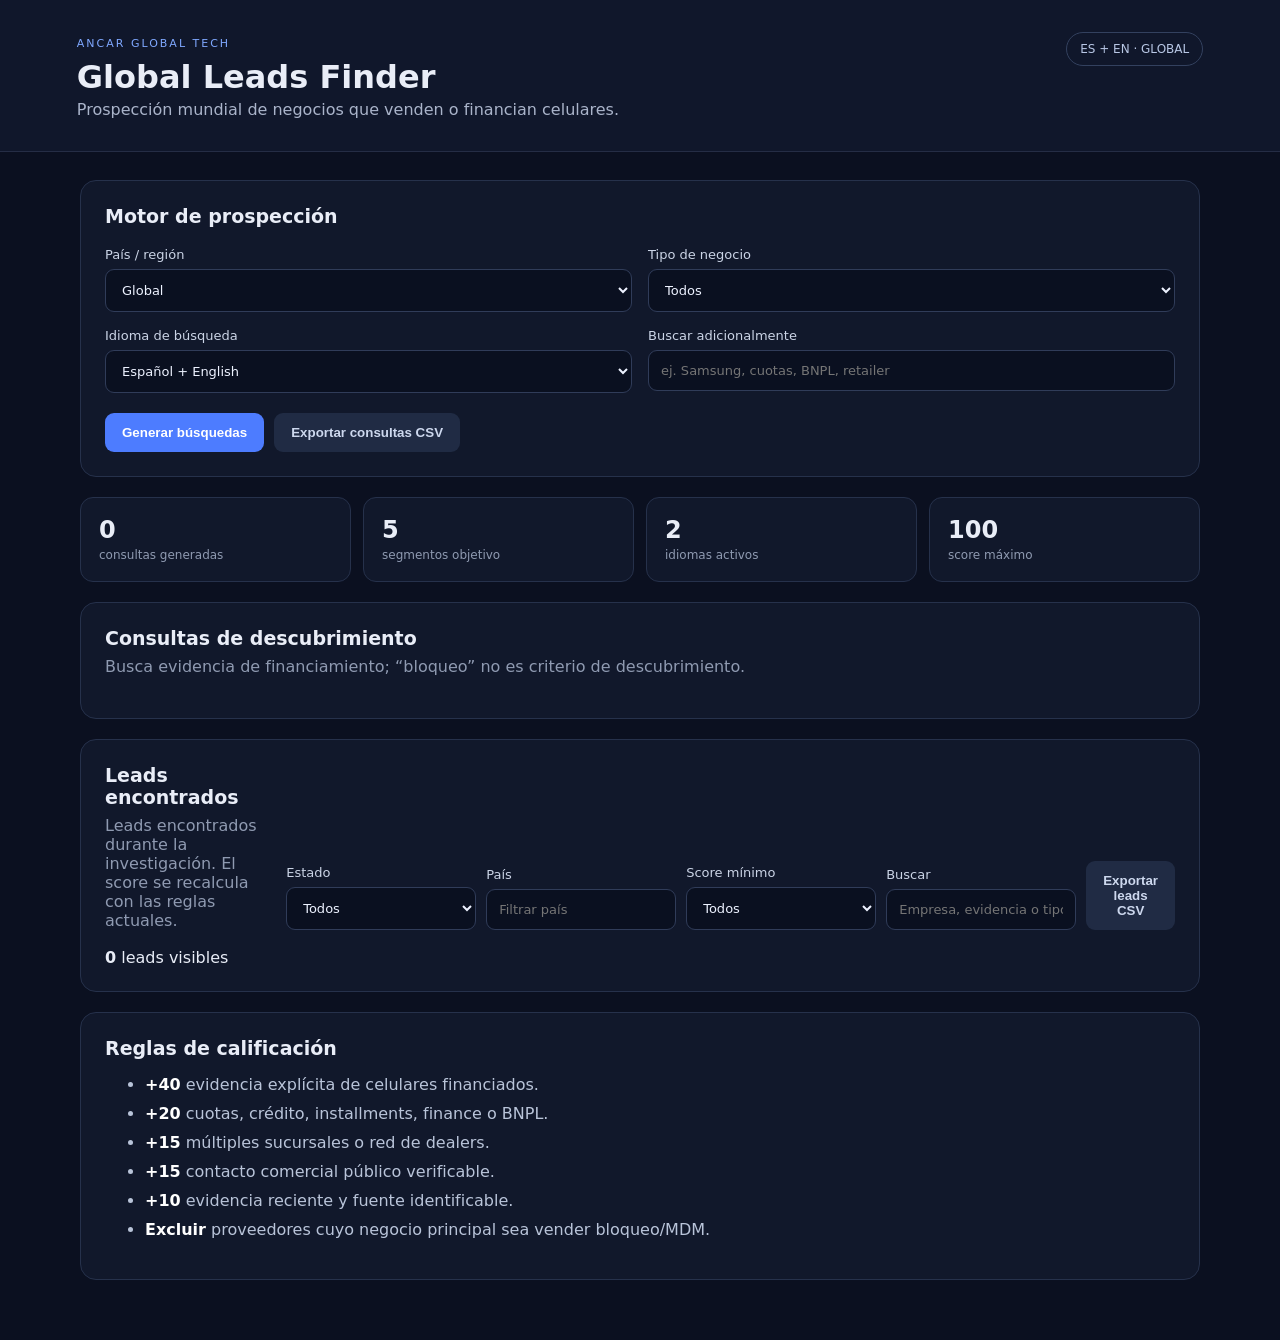
==== index.html @ 902161fe "feat: add minimum lead score filter" ====
<!doctype html>
<html lang="es">
<head><meta charset="utf-8"><meta name="viewport" content="width=device-width,initial-scale=1"><title>AnCar Global Leads Finder</title><link rel="stylesheet" href="styles.css"></head>
<body>
<header class="topbar"><div><span class="eyebrow">ANCAR GLOBAL TECH</span><h1>Global Leads Finder</h1><p>Prospección mundial de negocios que venden o financian celulares.</p></div><div class="badge">ES + EN · GLOBAL</div></header>
<main class="container">
<section class="panel"><h2>Motor de prospección</h2><div class="grid">
<label>País / región<select id="country"><option value="global">Global</option><option value="latin_america">Latinoamérica</option><option value="north_america">Norteamérica</option><option value="europe">Europa</option><option value="africa">África</option><option value="asia">Asia</option><option value="middle_east">Medio Oriente</option><option value="oceania">Oceanía</option></select></label>
<label>Tipo de negocio<select id="segment"><option value="all">Todos</option><option value="tienda_celulares_financia">Tienda de celulares que financia</option><option value="financiera_celulares">Financiera de celulares</option><option value="electrodomesticos_financia_celulares">Electrónica/electrodomésticos que financia celulares</option><option value="bnpl_smartphones">BNPL / crédito para smartphones</option><option value="telecom_financia_celulares">Telecom que financia celulares</option></select></label>
<label>Idioma de búsqueda<select id="language"><option value="both">Español + English</option><option value="es">Español</option><option value="en">English</option></select></label>
<label>Buscar adicionalmente<input id="extra" placeholder="ej. Samsung, cuotas, BNPL, retailer"></label>
</div><div class="actions"><button id="build">Generar búsquedas</button><button id="export" class="secondary">Exportar consultas CSV</button></div></section>
<section class="stats"><div><strong id="queryCount">0</strong><span>consultas generadas</span></div><div><strong>5</strong><span>segmentos objetivo</span></div><div><strong>2</strong><span>idiomas activos</span></div><div><strong>100</strong><span>score máximo</span></div></section>
<section class="panel"><div class="section-head"><div><h2>Consultas de descubrimiento</h2><p>Busca evidencia de financiamiento; “bloqueo” no es criterio de descubrimiento.</p></div></div><div id="queries" class="query-list"></div></section>
<section class="panel"><div class="section-head"><div><h2>Leads encontrados</h2><p>Leads encontrados durante la investigación. El score se recalcula con las reglas actuales.</p></div><div class="lead-controls"><label for="leadFilter">Estado<select id="leadFilter"><option value="all">Todos</option><option value="verified">Verificados</option><option value="new">Nuevos</option></select></label><label for="leadCountry">País<input id="leadCountry" placeholder="Filtrar país"></label><label for="leadScore">Score mínimo<select id="leadScore"><option value="0">Todos</option><option value="70">70+</option><option value="80">80+</option><option value="90">90+</option></select></label><label for="leadSearch">Buscar<input id="leadSearch" placeholder="Empresa, evidencia o tipo"></label><button id="exportLeads" class="secondary">Exportar leads CSV</button></div></div><div class="lead-summary"><strong id="leadCount">0</strong> leads visibles</div><div id="seedLeads" class="lead-list"></div></section>
<section class="panel rules"><h2>Reglas de calificación</h2><ul><li><b>+40</b> evidencia explícita de celulares financiados.</li><li><b>+20</b> cuotas, crédito, installments, finance o BNPL.</li><li><b>+15</b> múltiples sucursales o red de dealers.</li><li><b>+15</b> contacto comercial público verificable.</li><li><b>+10</b> evidencia reciente y fuente identificable.</li><li><b>Excluir</b> proveedores cuyo negocio principal sea vender bloqueo/MDM.</li></ul></section>
</main><script src="app.js"></script></body></html>
---- styles.css ----
*{box-sizing:border-box}body{margin:0;font-family:Inter,system-ui,-apple-system,BlinkMacSystemFont,"Segoe UI",sans-serif;background:#0b1020;color:#e9edf7}.topbar{padding:32px 6vw;border-bottom:1px solid #252d45;display:flex;justify-content:space-between;gap:24px;align-items:flex-start;background:#10172b}.eyebrow{font-size:11px;letter-spacing:2px;color:#7fa8ff}.topbar h1{margin:7px 0 4px;font-size:32px}.topbar p{margin:0;color:#aab4ca}.badge{border:1px solid #33415f;border-radius:999px;padding:9px 13px;font-size:12px;color:#b8c7e5}.container{width:min(1120px,92vw);margin:28px auto 60px}.panel{background:#11182b;border:1px solid #26314b;border-radius:16px;padding:24px;margin-bottom:20px}.panel h2{margin:0 0 8px;font-size:19px}.panel p{color:#8f9ab1;margin:0}.grid{display:grid;grid-template-columns:repeat(2,1fr);gap:16px;margin-top:20px}label{display:flex;flex-direction:column;gap:7px;color:#cbd4e6;font-size:13px}select,input{width:100%;background:#0a1020;color:#edf2ff;border:1px solid #303c59;border-radius:9px;padding:12px;font:inherit;outline:none}select:focus,input:focus{border-color:#628fff}.actions{display:flex;gap:10px;margin-top:20px}button{border:0;border-radius:9px;padding:12px 17px;background:#4d7cff;color:white;font-weight:700;cursor:pointer}button.secondary{background:#202b44;color:#cdd8ee}.stats{display:grid;grid-template-columns:repeat(4,1fr);gap:12px;margin-bottom:20px}.stats div{background:#11182b;border:1px solid #26314b;border-radius:13px;padding:18px}.stats strong{display:block;font-size:24px}.stats span{color:#8f9ab1;font-size:12px}.section-head{display:flex;justify-content:space-between;gap:16px;margin-bottom:18px}.lead-controls{display:flex;align-items:flex-end;gap:10px}.lead-controls label{min-width:190px}.query-list{display:grid;gap:10px}.query{padding:14px;border:1px solid #293653;border-radius:10px;background:#0c1324}.query small{display:block;color:#6f83a8;margin-bottom:6px}.query code{white-space:normal;color:#dce5f8;font-family:ui-monospace,SFMono-Regular,Menlo,monospace}.rules li{margin:10px 0;color:#b9c4d9}.rules b{color:#fff}@media(max-width:720px){.topbar{display:block}.badge{display:inline-block;margin-top:16px}.grid,.stats{grid-template-columns:1fr}.actions,.section-head,.lead-controls{flex-direction:column;align-items:stretch}.lead-controls label{min-width:0}}
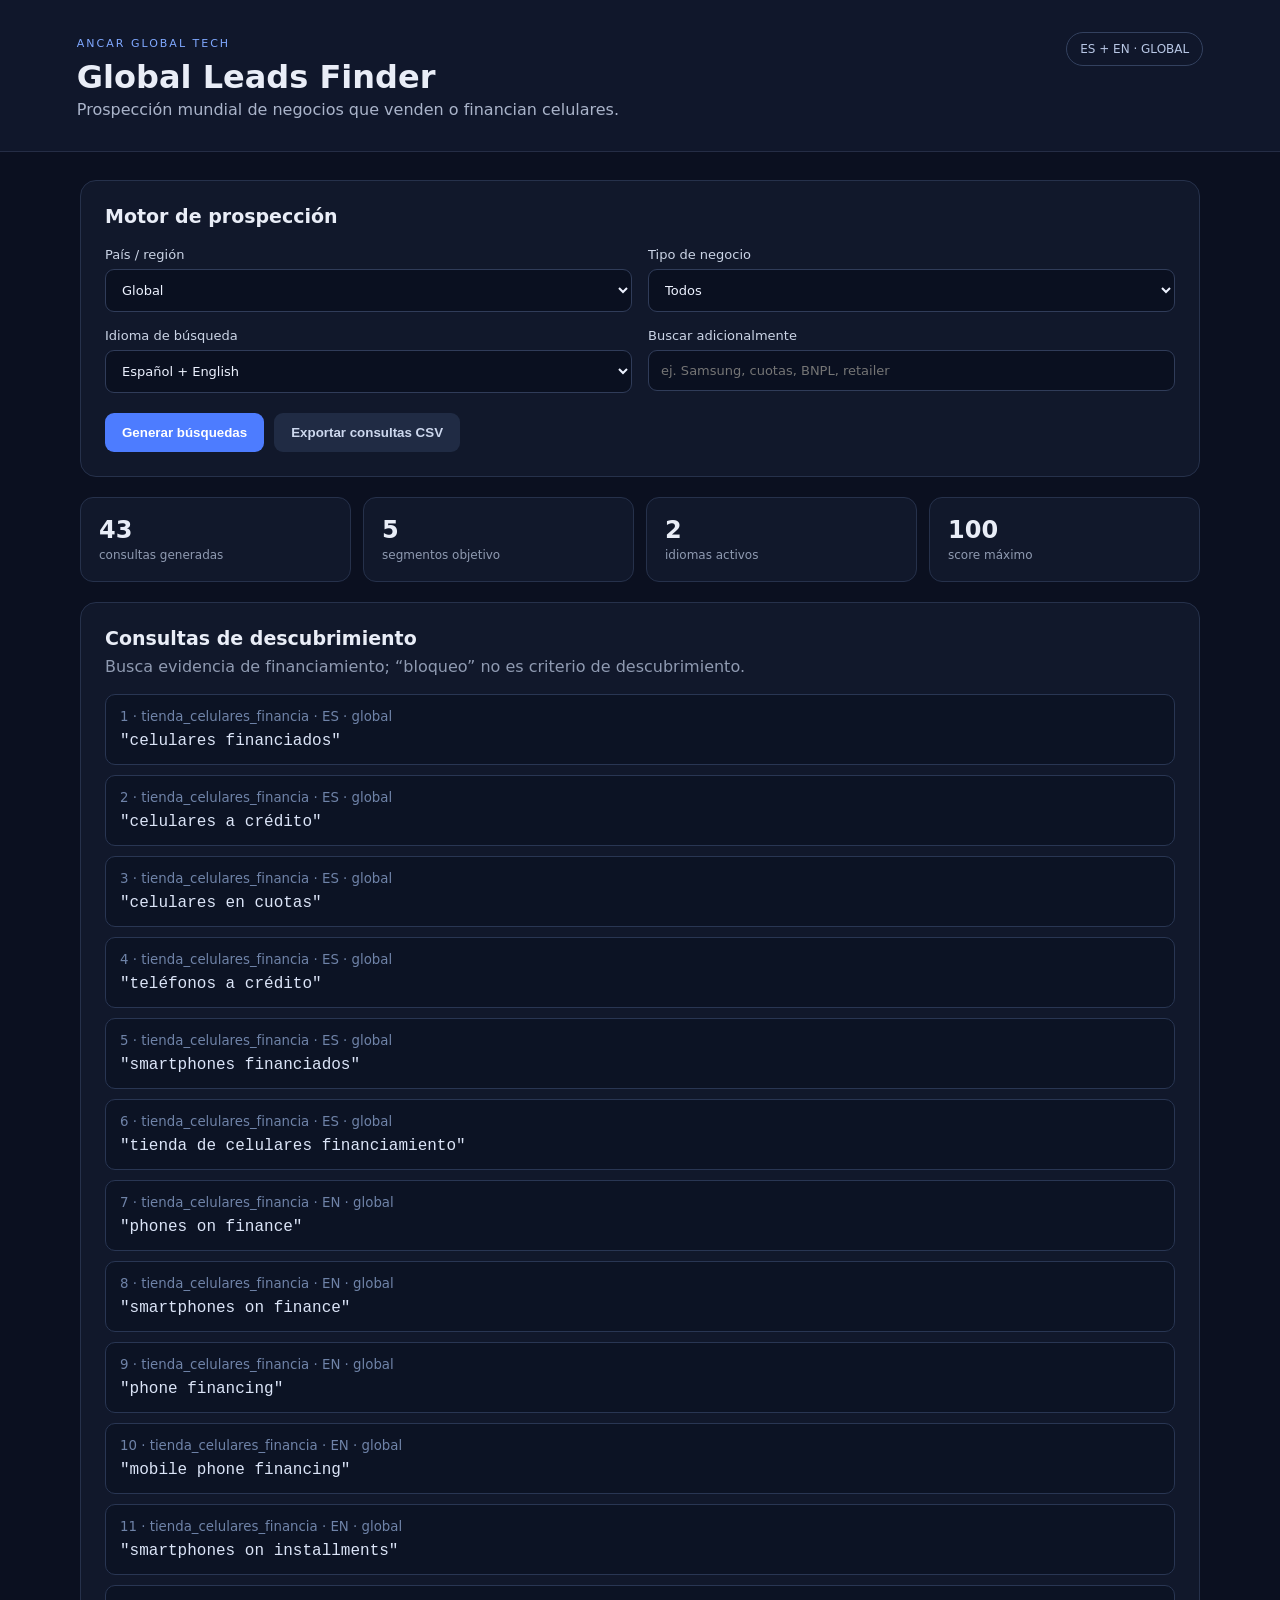
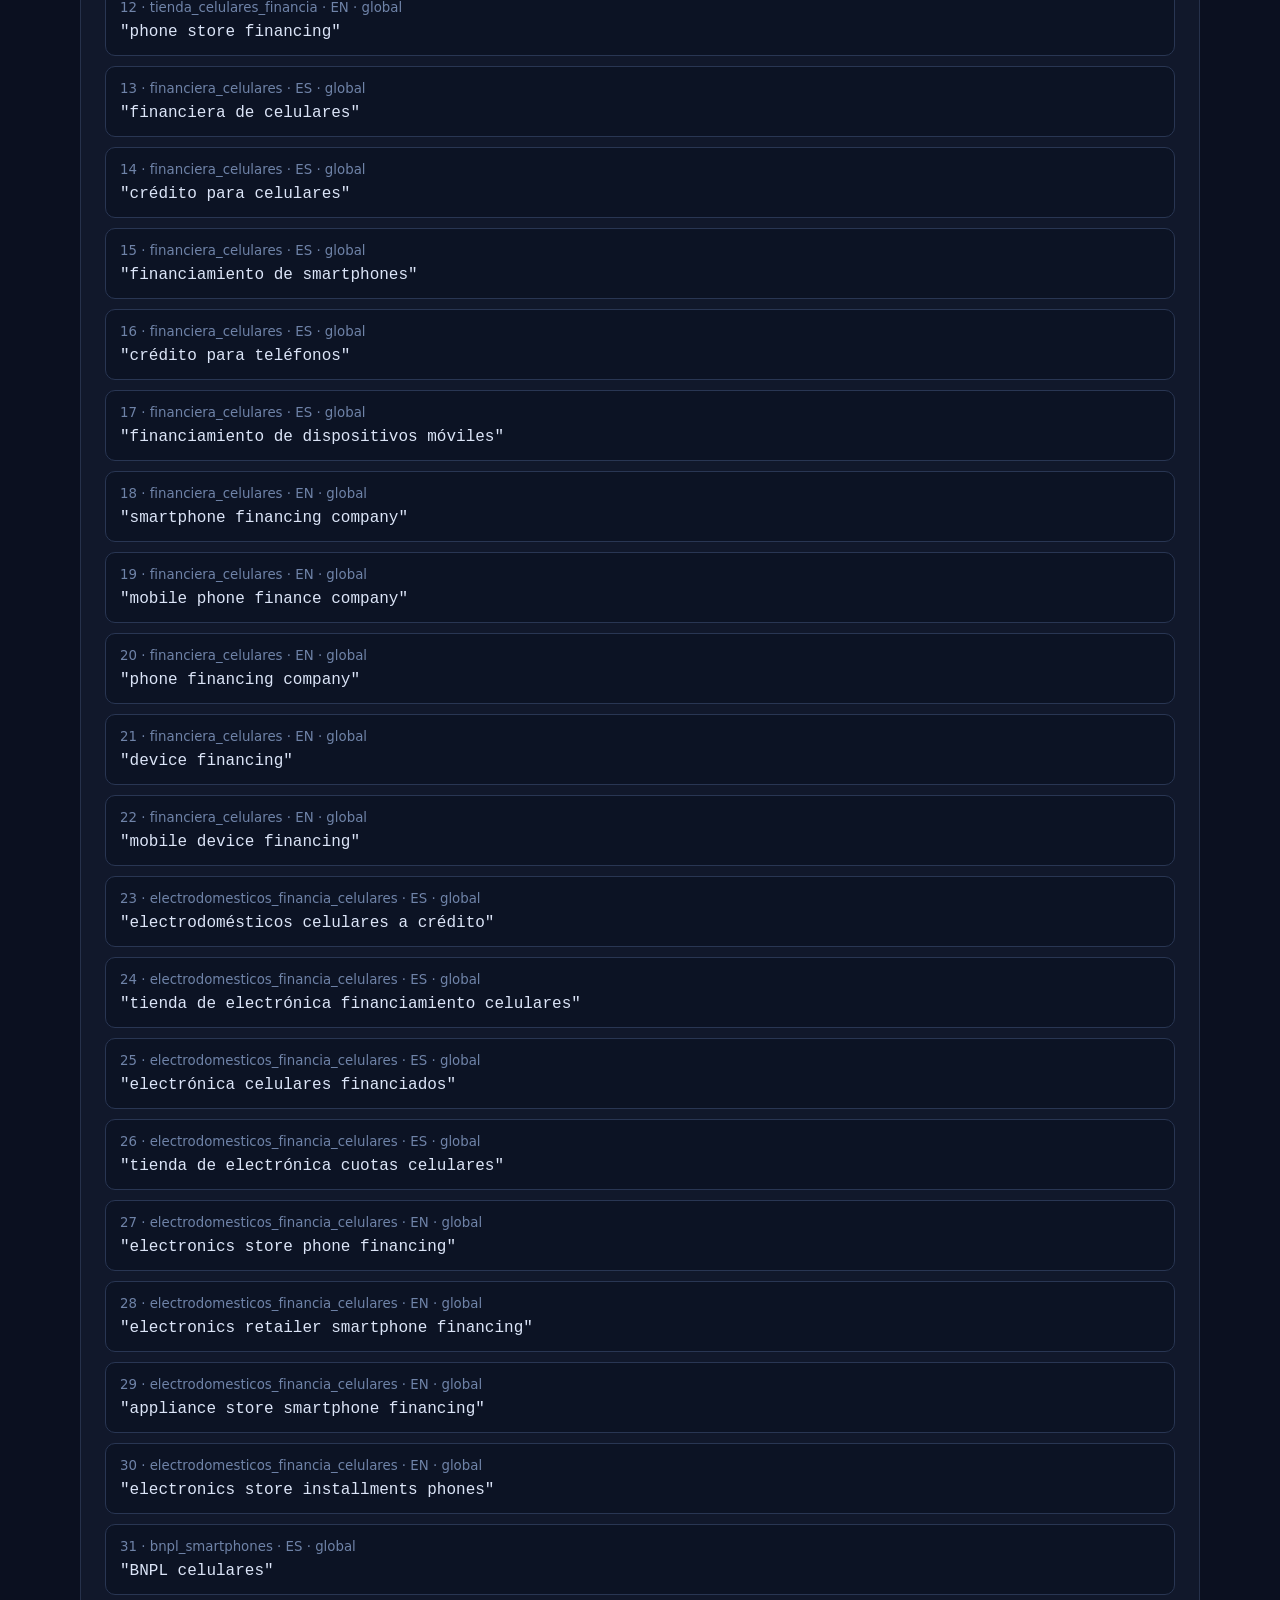
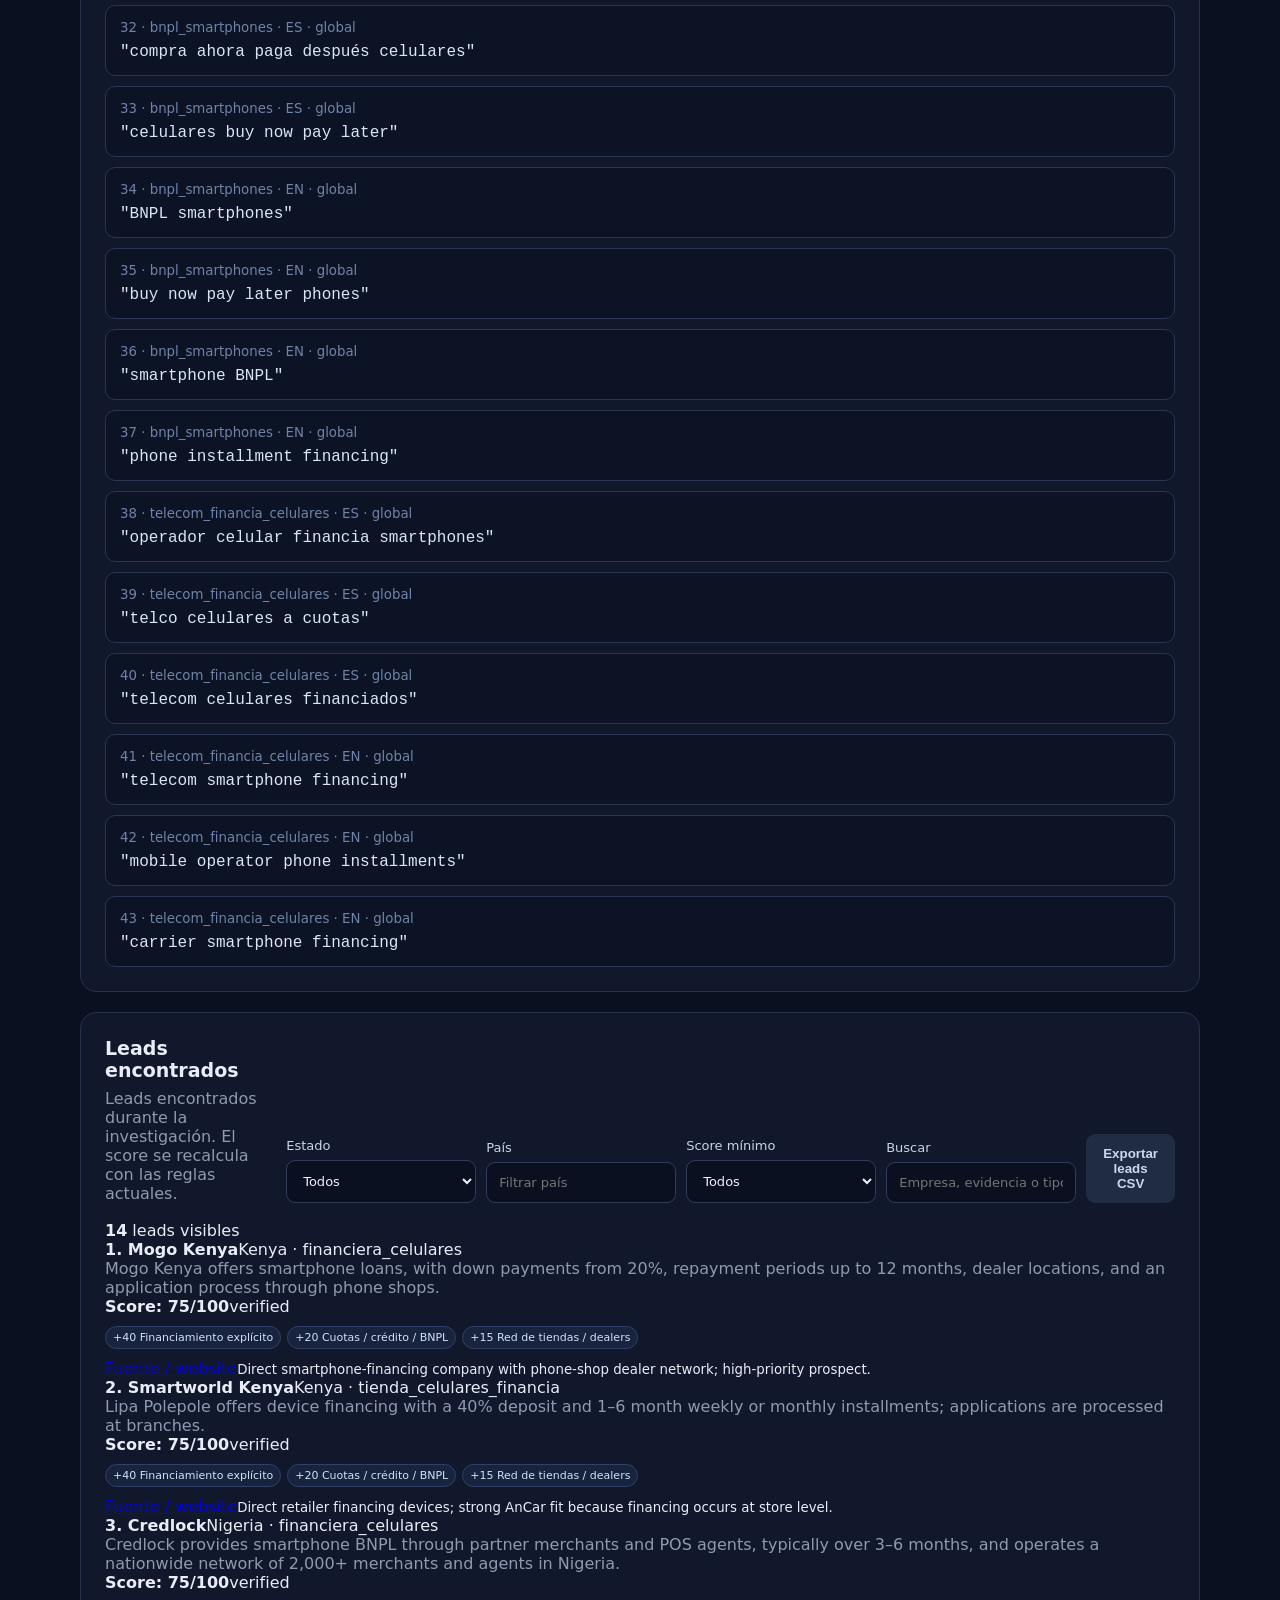
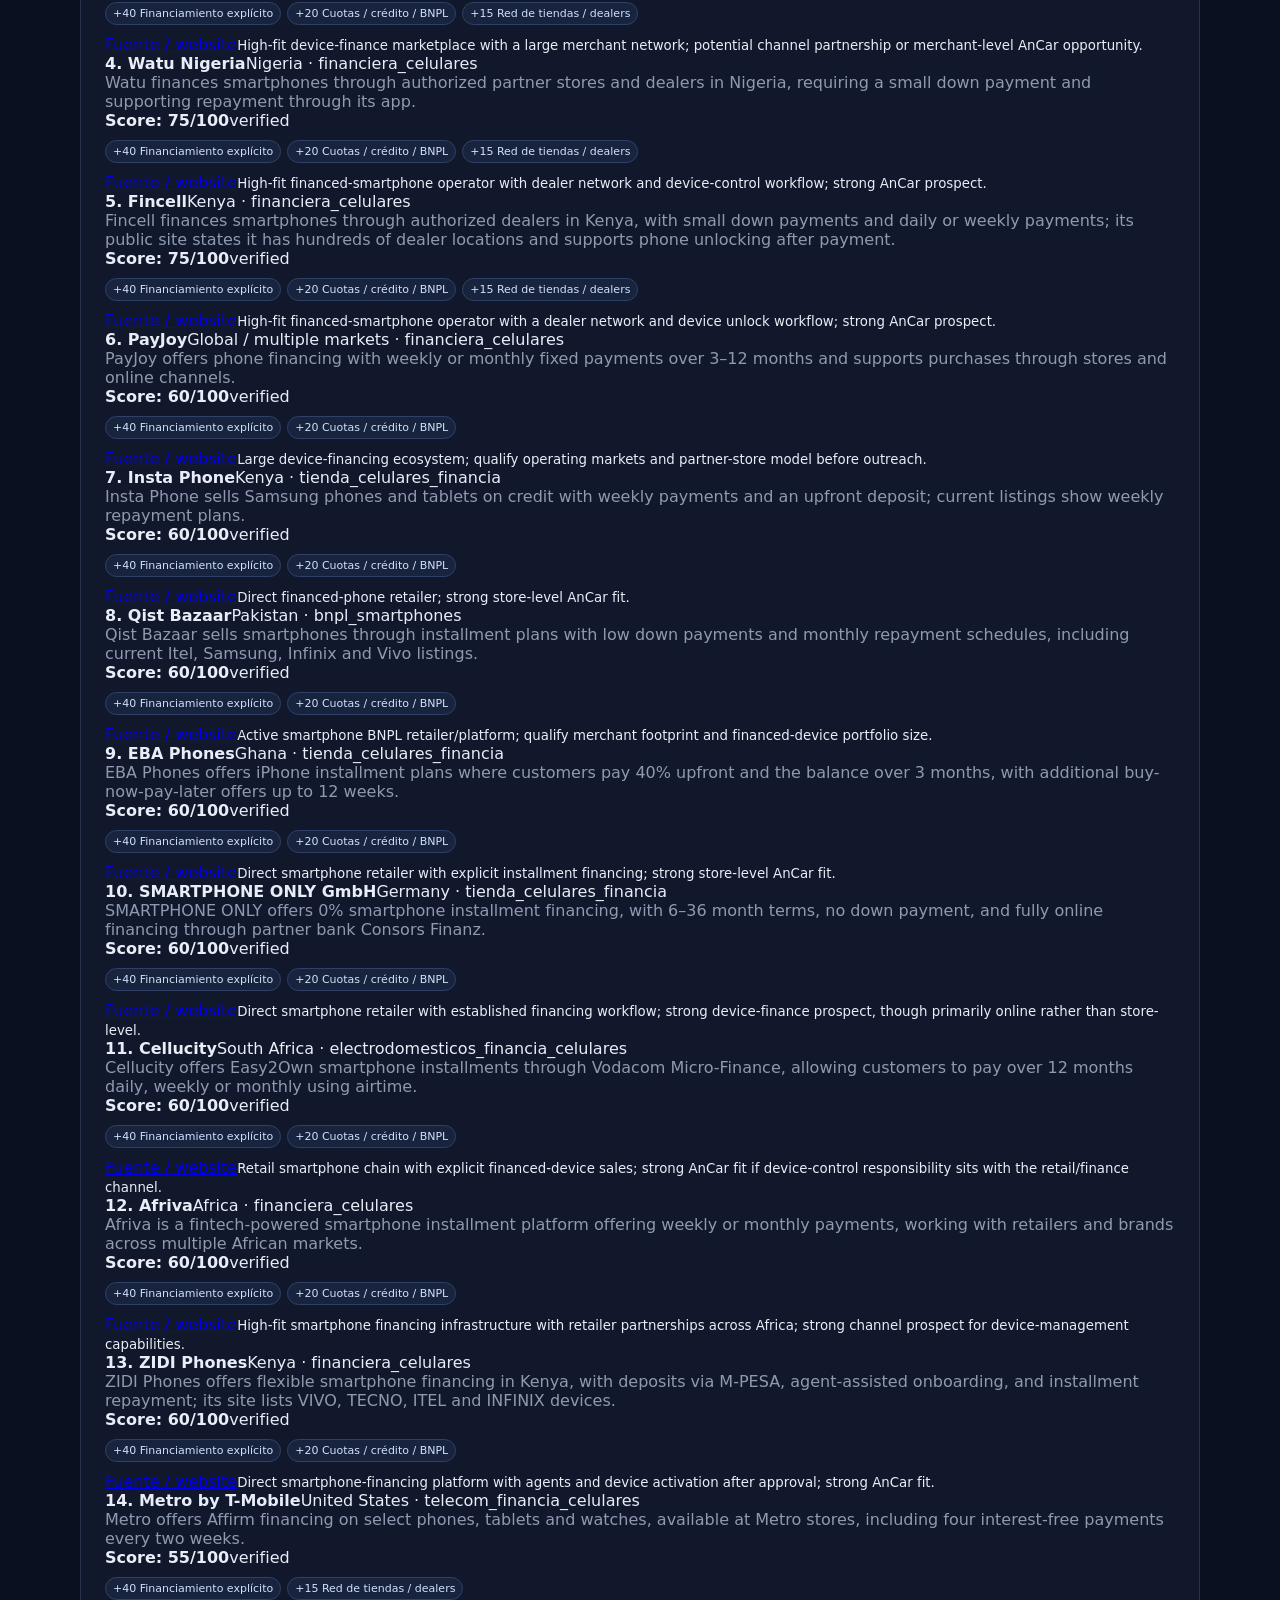
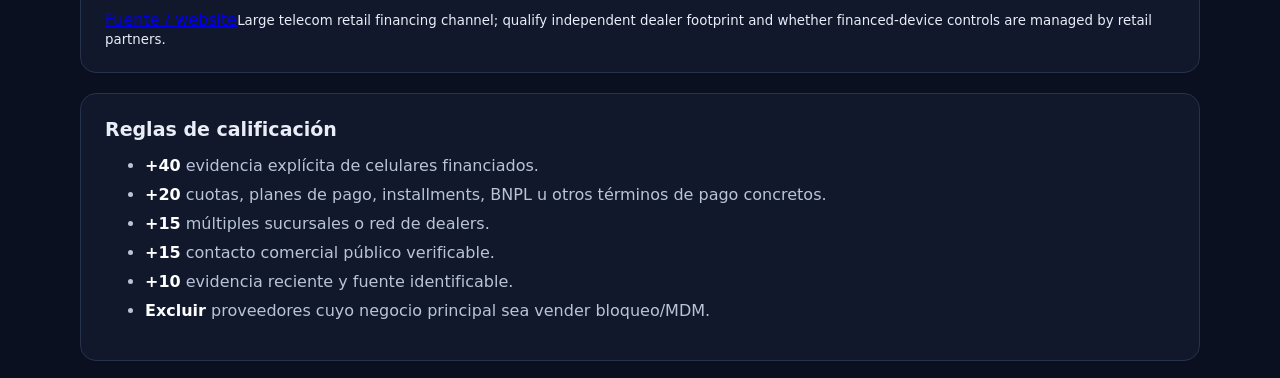
==== commit 314ec981: "docs: align scoring rule text with payment-term logic" ====
--- a/index.html
+++ b/index.html
@@ -13,5 +13,5 @@
 <section class="stats"><div><strong id="queryCount">0</strong><span>consultas generadas</span></div><div><strong>5</strong><span>segmentos objetivo</span></div><div><strong>2</strong><span>idiomas activos</span></div><div><strong>100</strong><span>score máximo</span></div></section>
 <section class="panel"><div class="section-head"><div><h2>Consultas de descubrimiento</h2><p>Busca evidencia de financiamiento; “bloqueo” no es criterio de descubrimiento.</p></div></div><div id="queries" class="query-list"></div></section>
 <section class="panel"><div class="section-head"><div><h2>Leads encontrados</h2><p>Leads encontrados durante la investigación. El score se recalcula con las reglas actuales.</p></div><div class="lead-controls"><label for="leadFilter">Estado<select id="leadFilter"><option value="all">Todos</option><option value="verified">Verificados</option><option value="new">Nuevos</option></select></label><label for="leadCountry">País<input id="leadCountry" placeholder="Filtrar país"></label><label for="leadScore">Score mínimo<select id="leadScore"><option value="0">Todos</option><option value="70">70+</option><option value="80">80+</option><option value="90">90+</option></select></label><label for="leadSearch">Buscar<input id="leadSearch" placeholder="Empresa, evidencia o tipo"></label><button id="exportLeads" class="secondary">Exportar leads CSV</button></div></div><div class="lead-summary"><strong id="leadCount">0</strong> leads visibles</div><div id="seedLeads" class="lead-list"></div></section>
-<section class="panel rules"><h2>Reglas de calificación</h2><ul><li><b>+40</b> evidencia explícita de celulares financiados.</li><li><b>+20</b> cuotas, crédito, installments, finance o BNPL.</li><li><b>+15</b> múltiples sucursales o red de dealers.</li><li><b>+15</b> contacto comercial público verificable.</li><li><b>+10</b> evidencia reciente y fuente identificable.</li><li><b>Excluir</b> proveedores cuyo negocio principal sea vender bloqueo/MDM.</li></ul></section>
+<section class="panel rules"><h2>Reglas de calificación</h2><ul><li><b>+40</b> evidencia explícita de celulares financiados.</li><li><b>+20</b> cuotas, planes de pago, installments, BNPL u otros términos de pago concretos.</li><li><b>+15</b> múltiples sucursales o red de dealers.</li><li><b>+15</b> contacto comercial público verificable.</li><li><b>+10</b> evidencia reciente y fuente identificable.</li><li><b>Excluir</b> proveedores cuyo negocio principal sea vender bloqueo/MDM.</li></ul></section>
 </main><script src="app.js"></script></body></html>
--- a/styles.css
+++ b/styles.css
@@ -1 +1 @@
-*{box-sizing:border-box}body{margin:0;font-family:Inter,system-ui,-apple-system,BlinkMacSystemFont,"Segoe UI",sans-serif;background:#0b1020;color:#e9edf7}.topbar{padding:32px 6vw;border-bottom:1px solid #252d45;display:flex;justify-content:space-between;gap:24px;align-items:flex-start;background:#10172b}.eyebrow{font-size:11px;letter-spacing:2px;color:#7fa8ff}.topbar h1{margin:7px 0 4px;font-size:32px}.topbar p{margin:0;color:#aab4ca}.badge{border:1px solid #33415f;border-radius:999px;padding:9px 13px;font-size:12px;color:#b8c7e5}.container{width:min(1120px,92vw);margin:28px auto 60px}.panel{background:#11182b;border:1px solid #26314b;border-radius:16px;padding:24px;margin-bottom:20px}.panel h2{margin:0 0 8px;font-size:19px}.panel p{color:#8f9ab1;margin:0}.grid{display:grid;grid-template-columns:repeat(2,1fr);gap:16px;margin-top:20px}label{display:flex;flex-direction:column;gap:7px;color:#cbd4e6;font-size:13px}select,input{width:100%;background:#0a1020;color:#edf2ff;border:1px solid #303c59;border-radius:9px;padding:12px;font:inherit;outline:none}select:focus,input:focus{border-color:#628fff}.actions{display:flex;gap:10px;margin-top:20px}button{border:0;border-radius:9px;padding:12px 17px;background:#4d7cff;color:white;font-weight:700;cursor:pointer}button.secondary{background:#202b44;color:#cdd8ee}.stats{display:grid;grid-template-columns:repeat(4,1fr);gap:12px;margin-bottom:20px}.stats div{background:#11182b;border:1px solid #26314b;border-radius:13px;padding:18px}.stats strong{display:block;font-size:24px}.stats span{color:#8f9ab1;font-size:12px}.section-head{display:flex;justify-content:space-between;gap:16px;margin-bottom:18px}.lead-controls{display:flex;align-items:flex-end;gap:10px}.lead-controls label{min-width:190px}.query-list{display:grid;gap:10px}.query{padding:14px;border:1px solid #293653;border-radius:10px;background:#0c1324}.query small{display:block;color:#6f83a8;margin-bottom:6px}.query code{white-space:normal;color:#dce5f8;font-family:ui-monospace,SFMono-Regular,Menlo,monospace}.rules li{margin:10px 0;color:#b9c4d9}.rules b{color:#fff}@media(max-width:720px){.topbar{display:block}.badge{display:inline-block;margin-top:16px}.grid,.stats{grid-template-columns:1fr}.actions,.section-head,.lead-controls{flex-direction:column;align-items:stretch}.lead-controls label{min-width:0}}
+*{box-sizing:border-box}body{margin:0;font-family:Inter,system-ui,-apple-system,BlinkMacSystemFont,"Segoe UI",sans-serif;background:#0b1020;color:#e9edf7}.topbar{padding:32px 6vw;border-bottom:1px solid #252d45;display:flex;justify-content:space-between;gap:24px;align-items:flex-start;background:#10172b}.eyebrow{font-size:11px;letter-spacing:2px;color:#7fa8ff}.topbar h1{margin:7px 0 4px;font-size:32px}.topbar p{margin:0;color:#aab4ca}.badge{border:1px solid #33415f;border-radius:999px;padding:9px 13px;font-size:12px;color:#b8c7e5}.container{width:min(1120px,92vw);margin:28px auto 60px}.panel{background:#11182b;border:1px solid #26314b;border-radius:16px;padding:24px;margin-bottom:20px}.panel h2{margin:0 0 8px;font-size:19px}.panel p{color:#8f9ab1;margin:0}.grid{display:grid;grid-template-columns:repeat(2,1fr);gap:16px;margin-top:20px}label{display:flex;flex-direction:column;gap:7px;color:#cbd4e6;font-size:13px}select,input{width:100%;background:#0a1020;color:#edf2ff;border:1px solid #303c59;border-radius:9px;padding:12px;font:inherit;outline:none}select:focus,input:focus{border-color:#628fff}.actions{display:flex;gap:10px;margin-top:20px}button{border:0;border-radius:9px;padding:12px 17px;background:#4d7cff;color:white;font-weight:700;cursor:pointer}button.secondary{background:#202b44;color:#cdd8ee}.stats{display:grid;grid-template-columns:repeat(4,1fr);gap:12px;margin-bottom:20px}.stats div{background:#11182b;border:1px solid #26314b;border-radius:13px;padding:18px}.stats strong{display:block;font-size:24px}.stats span{color:#8f9ab1;font-size:12px}.section-head{display:flex;justify-content:space-between;gap:16px;margin-bottom:18px}.lead-controls{display:flex;align-items:flex-end;gap:10px}.lead-controls label{min-width:190px}.query-list{display:grid;gap:10px}.query{padding:14px;border:1px solid #293653;border-radius:10px;background:#0c1324}.query small{display:block;color:#6f83a8;margin-bottom:6px}.query code{white-space:normal;color:#dce5f8;font-family:ui-monospace,SFMono-Regular,Menlo,monospace}.score-breakdown{display:flex;flex-wrap:wrap;gap:6px;margin:10px 0}.score-chip{display:inline-flex;padding:4px 7px;border-radius:999px;background:#18243d;border:1px solid #2f4167;color:#cfe0ff;font-size:11px}.score-chip.muted{color:#8f9ab1}.rules li{margin:10px 0;color:#b9c4d9}.rules b{color:#fff}@media(max-width:720px){.topbar{display:block}.badge{display:inline-block;margin-top:16px}.grid,.stats{grid-template-columns:1fr}.actions,.section-head,.lead-controls{flex-direction:column;align-items:stretch}.lead-controls label{min-width:0}}
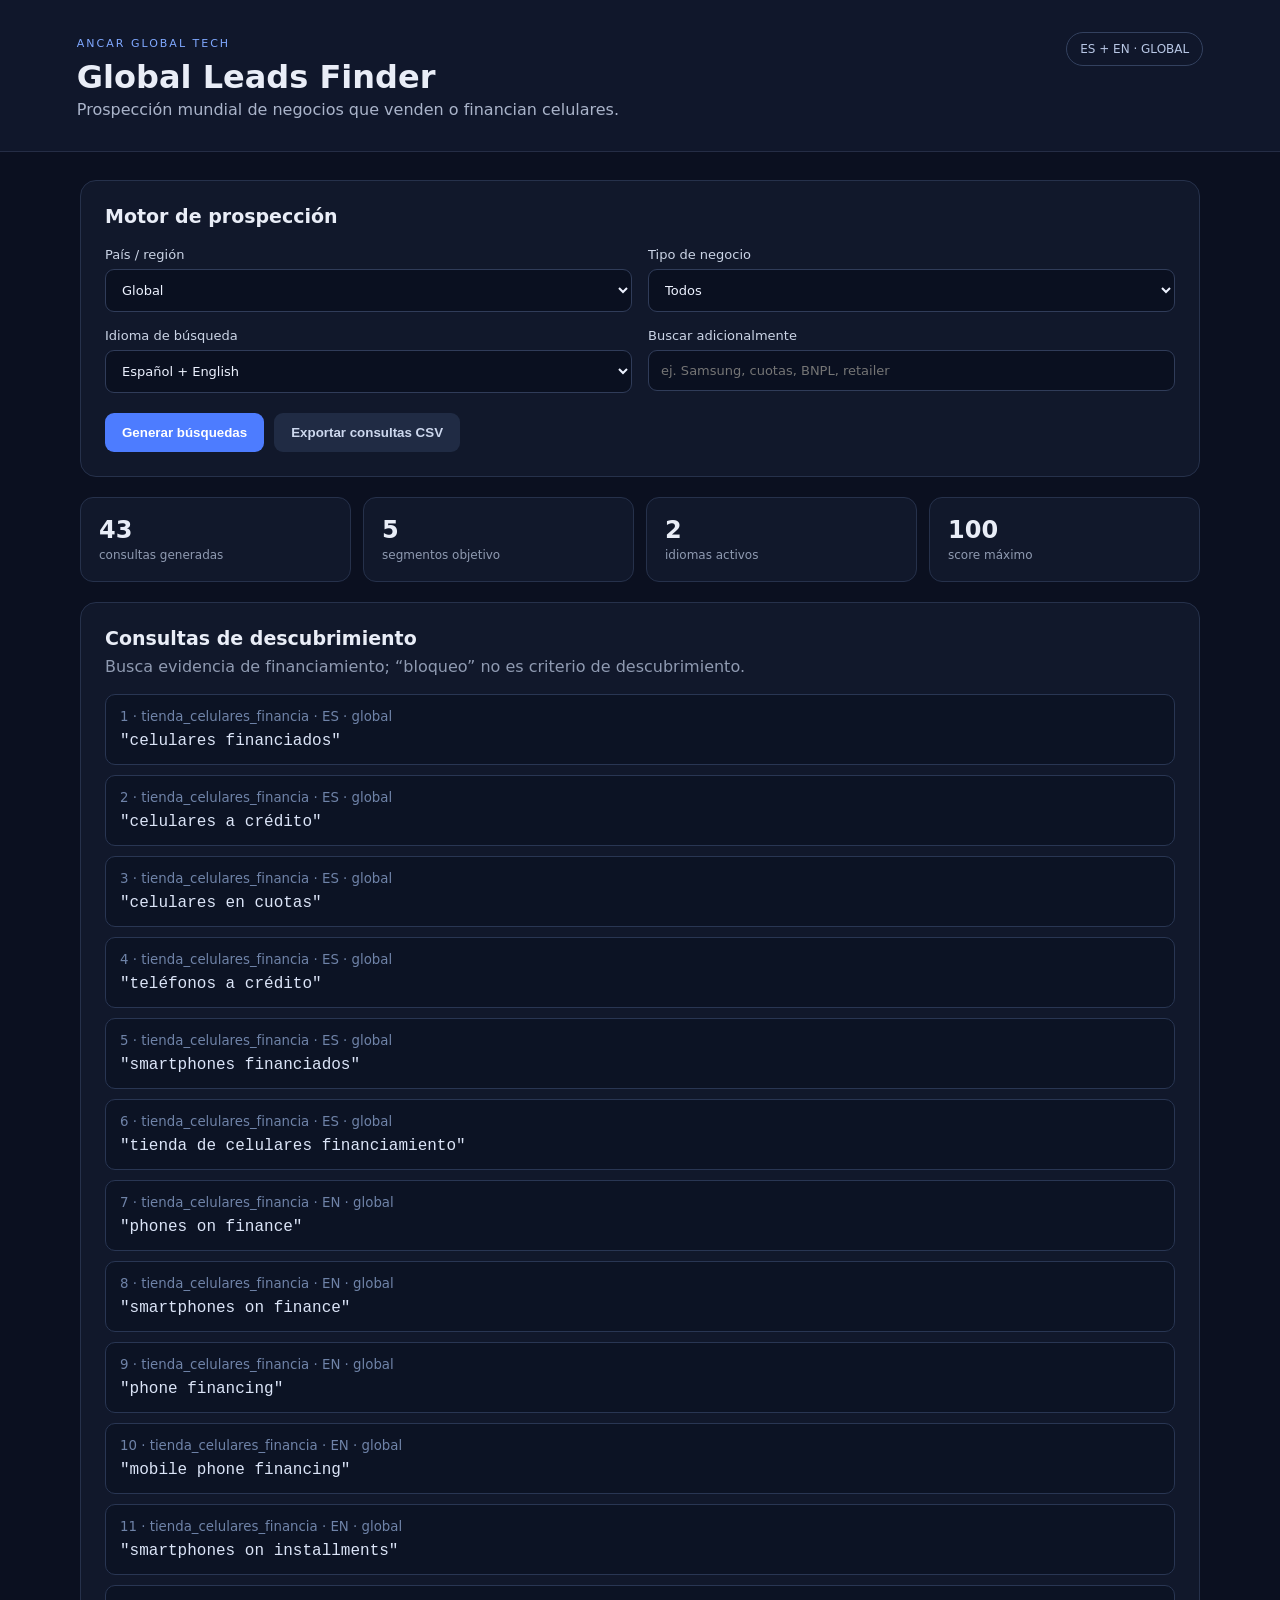
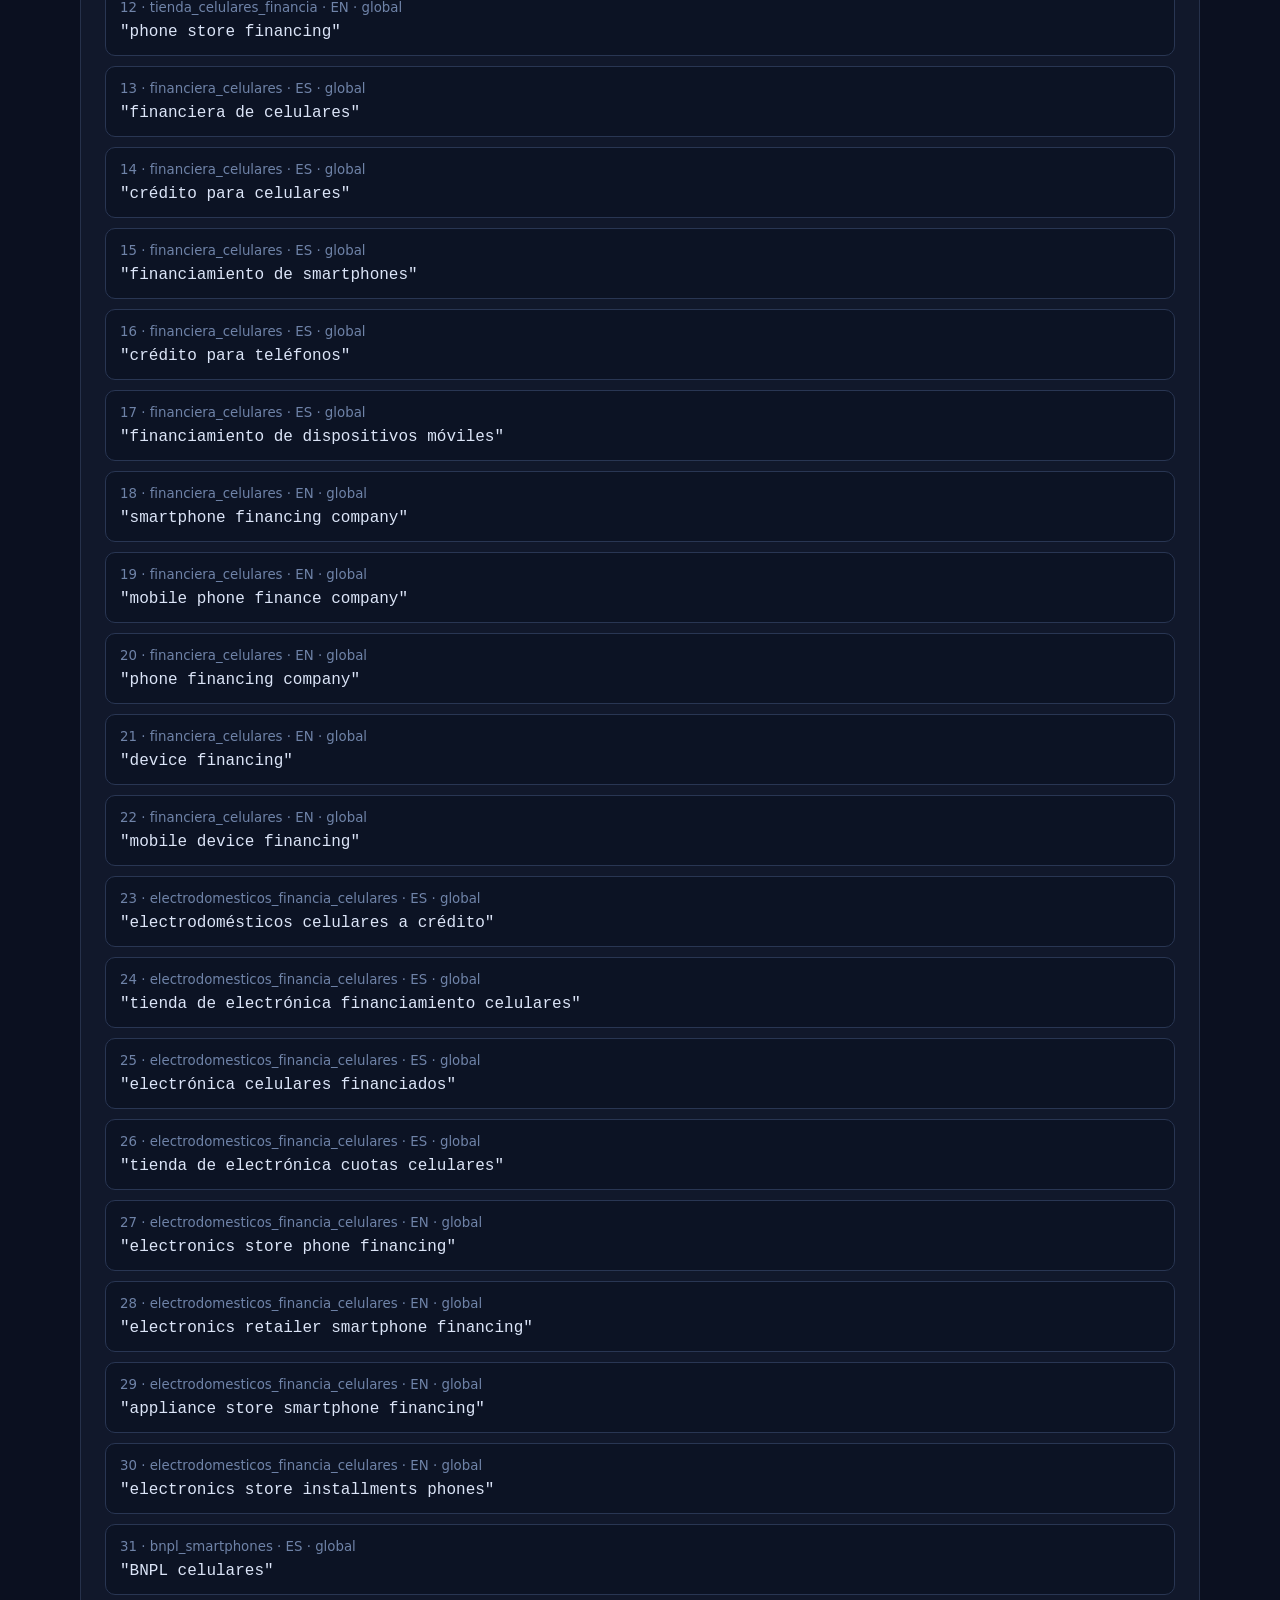
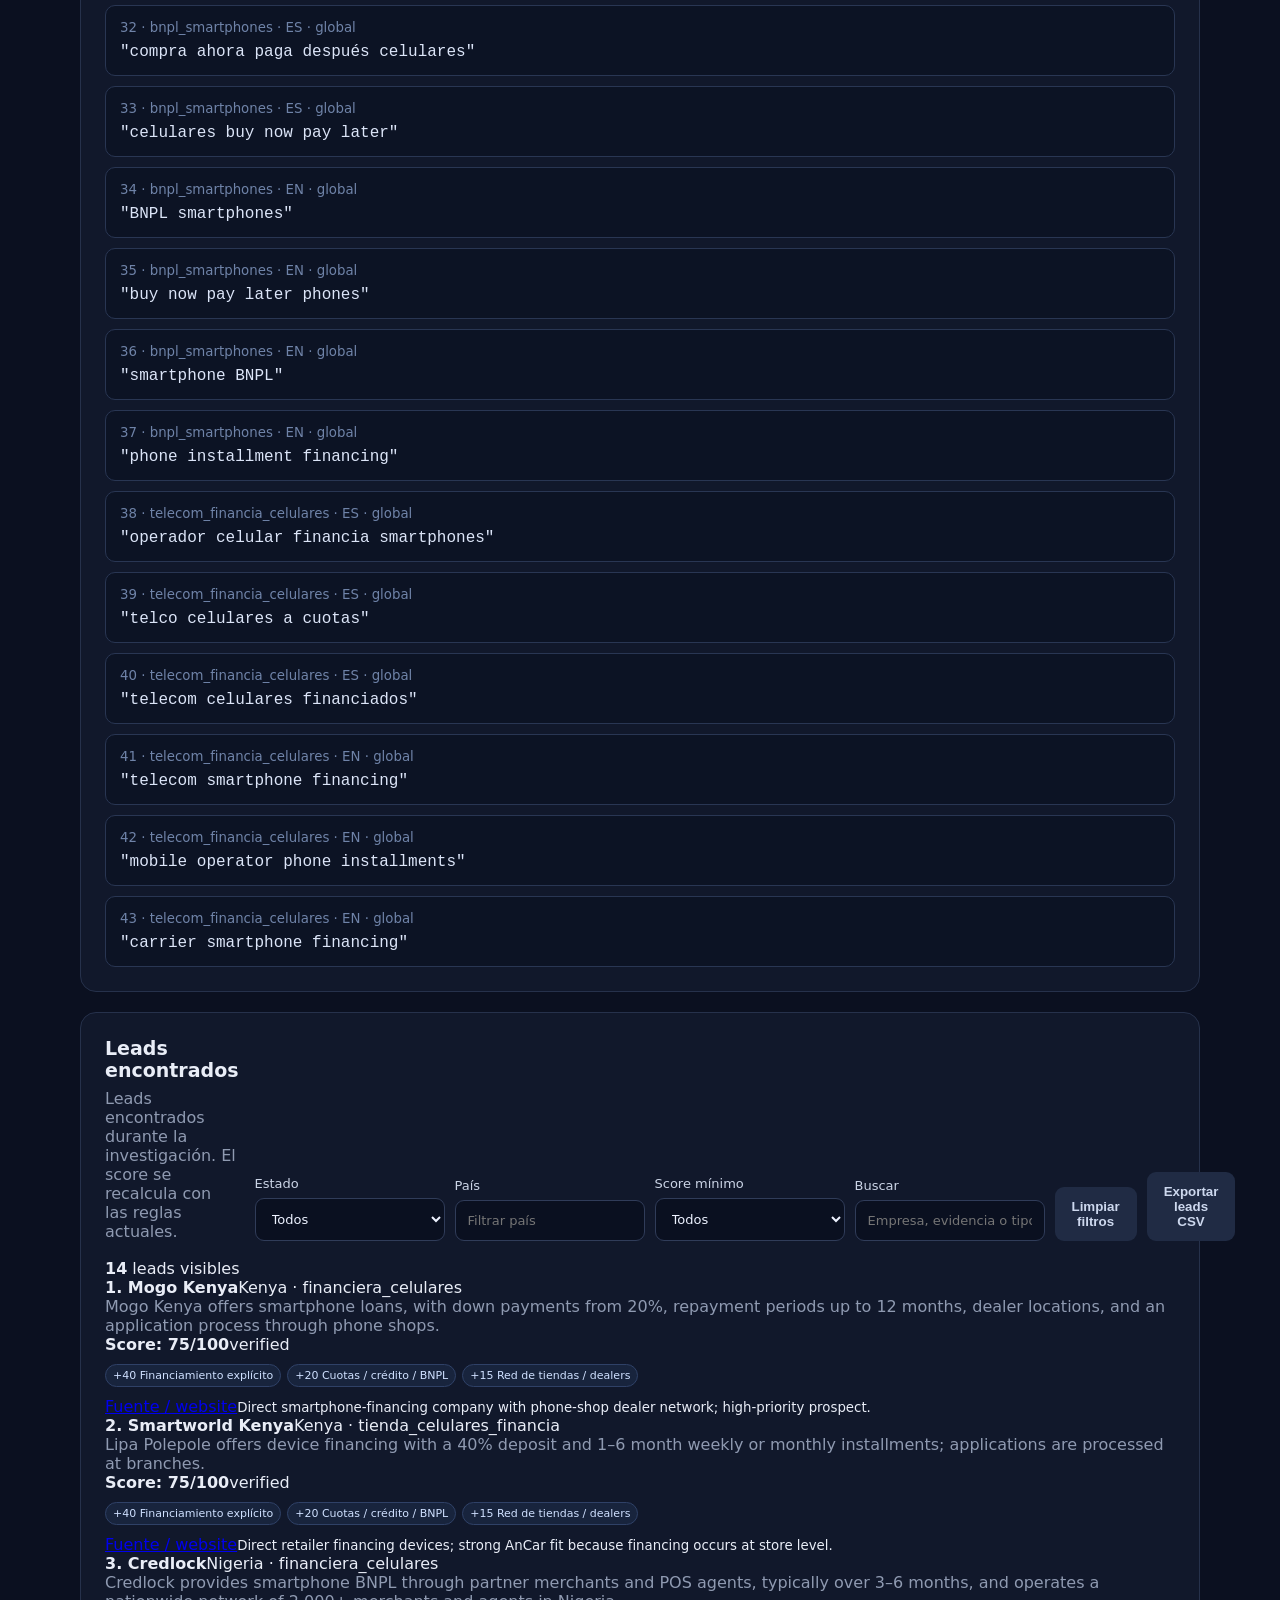
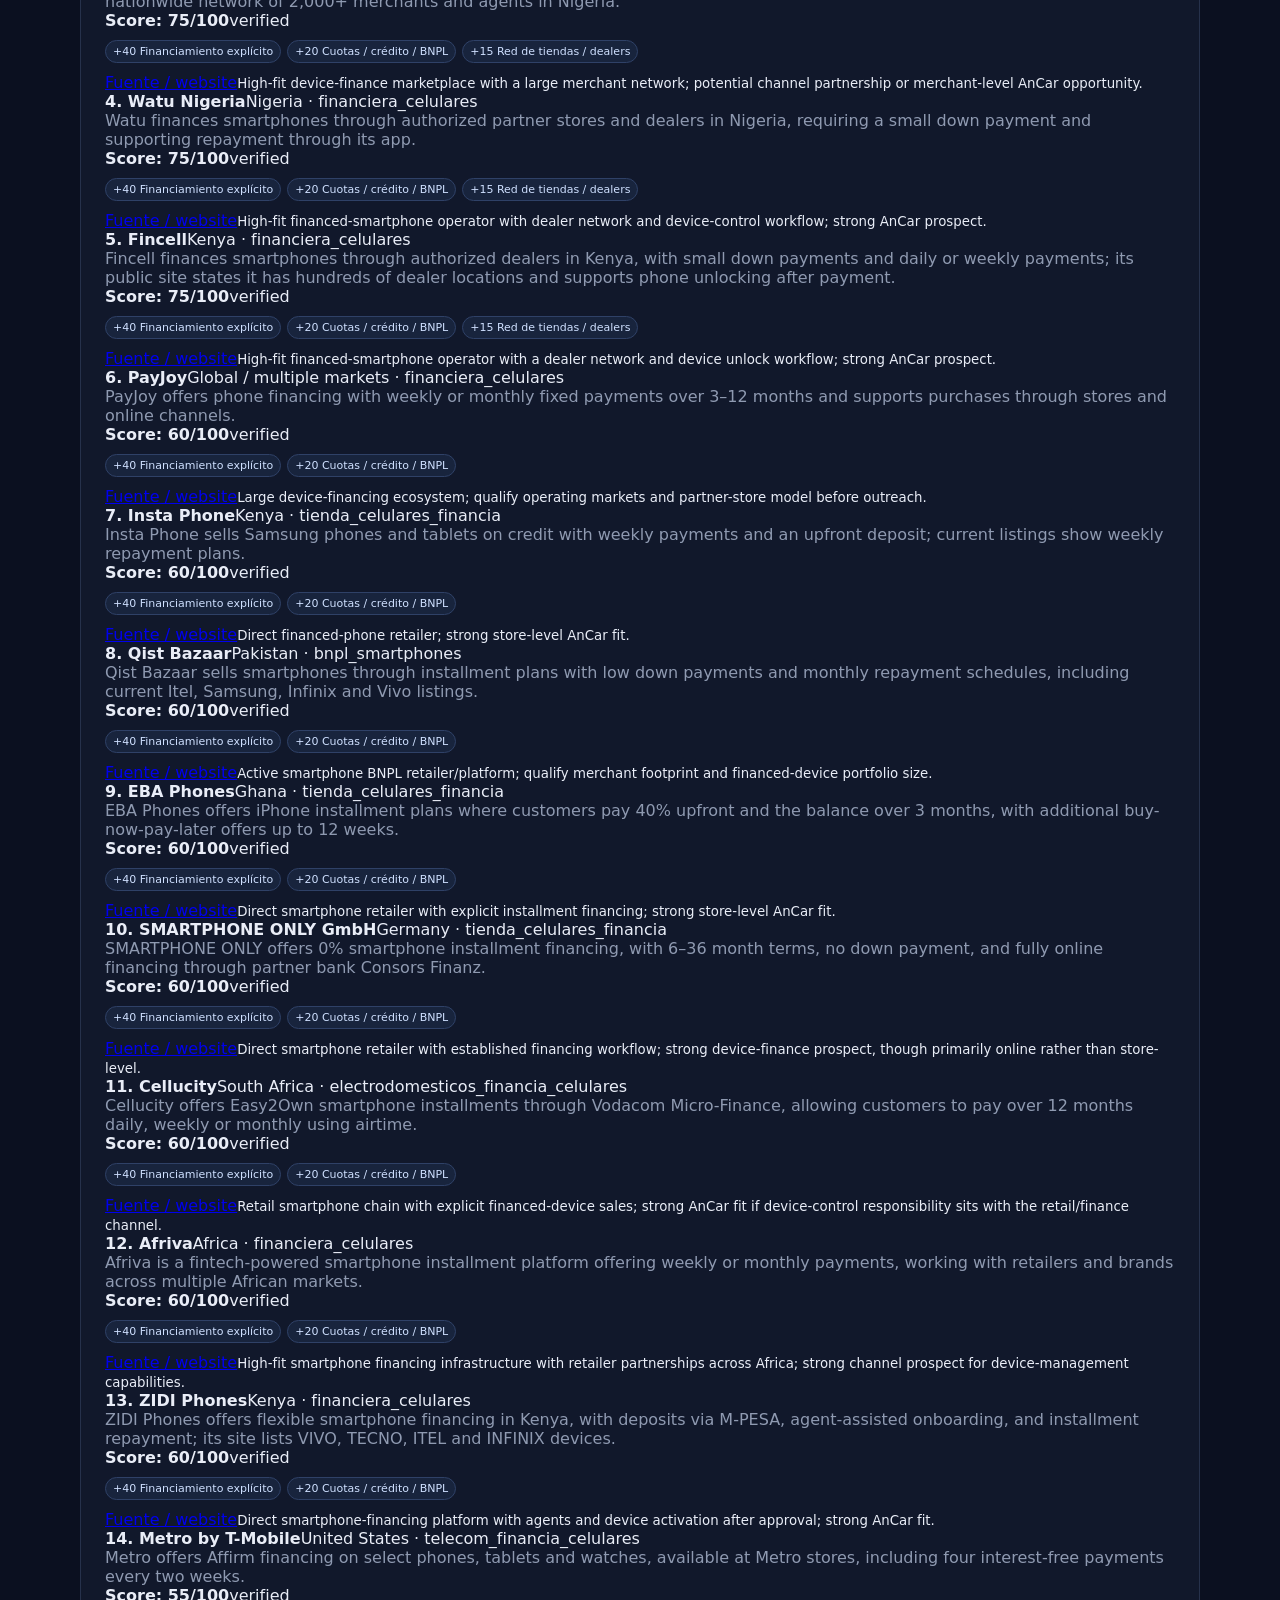
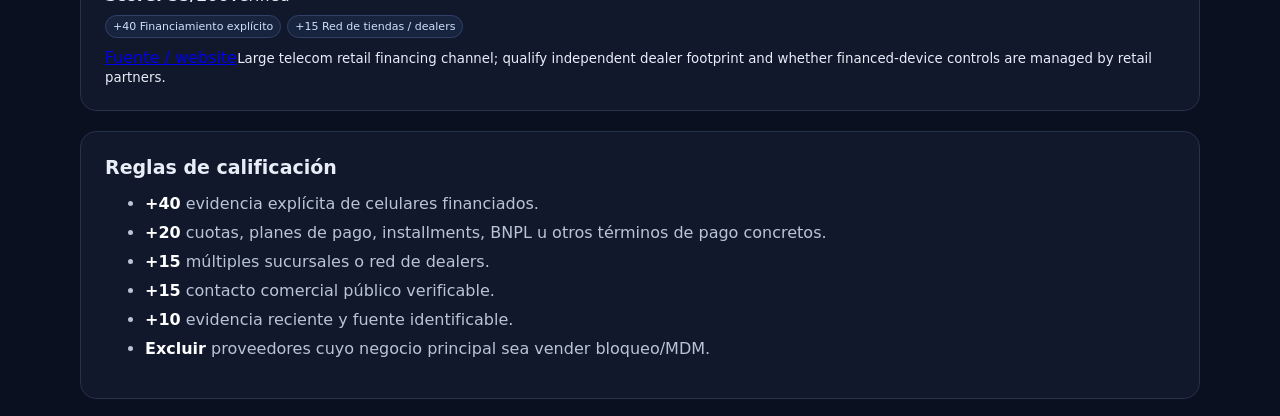
==== commit f4a598df: "feat: add clear filters control to lead explorer" ====
--- a/index.html
+++ b/index.html
@@ -12,6 +12,6 @@
 </div><div class="actions"><button id="build">Generar búsquedas</button><button id="export" class="secondary">Exportar consultas CSV</button></div></section>
 <section class="stats"><div><strong id="queryCount">0</strong><span>consultas generadas</span></div><div><strong>5</strong><span>segmentos objetivo</span></div><div><strong>2</strong><span>idiomas activos</span></div><div><strong>100</strong><span>score máximo</span></div></section>
 <section class="panel"><div class="section-head"><div><h2>Consultas de descubrimiento</h2><p>Busca evidencia de financiamiento; “bloqueo” no es criterio de descubrimiento.</p></div></div><div id="queries" class="query-list"></div></section>
-<section class="panel"><div class="section-head"><div><h2>Leads encontrados</h2><p>Leads encontrados durante la investigación. El score se recalcula con las reglas actuales.</p></div><div class="lead-controls"><label for="leadFilter">Estado<select id="leadFilter"><option value="all">Todos</option><option value="verified">Verificados</option><option value="new">Nuevos</option></select></label><label for="leadCountry">País<input id="leadCountry" placeholder="Filtrar país"></label><label for="leadScore">Score mínimo<select id="leadScore"><option value="0">Todos</option><option value="70">70+</option><option value="80">80+</option><option value="90">90+</option></select></label><label for="leadSearch">Buscar<input id="leadSearch" placeholder="Empresa, evidencia o tipo"></label><button id="exportLeads" class="secondary">Exportar leads CSV</button></div></div><div class="lead-summary"><strong id="leadCount">0</strong> leads visibles</div><div id="seedLeads" class="lead-list"></div></section>
+<section class="panel"><div class="section-head"><div><h2>Leads encontrados</h2><p>Leads encontrados durante la investigación. El score se recalcula con las reglas actuales.</p></div><div class="lead-controls"><label for="leadFilter">Estado<select id="leadFilter"><option value="all">Todos</option><option value="verified">Verificados</option><option value="new">Nuevos</option></select></label><label for="leadCountry">País<input id="leadCountry" placeholder="Filtrar país"></label><label for="leadScore">Score mínimo<select id="leadScore"><option value="0">Todos</option><option value="70">70+</option><option value="80">80+</option><option value="90">90+</option></select></label><label for="leadSearch">Buscar<input id="leadSearch" placeholder="Empresa, evidencia o tipo"></label><button id="clearLeadFilters" type="button" class="secondary">Limpiar filtros</button><button id="exportLeads" class="secondary">Exportar leads CSV</button></div></div><div class="lead-summary"><strong id="leadCount">0</strong> leads visibles</div><div id="seedLeads" class="lead-list"></div></section>
 <section class="panel rules"><h2>Reglas de calificación</h2><ul><li><b>+40</b> evidencia explícita de celulares financiados.</li><li><b>+20</b> cuotas, planes de pago, installments, BNPL u otros términos de pago concretos.</li><li><b>+15</b> múltiples sucursales o red de dealers.</li><li><b>+15</b> contacto comercial público verificable.</li><li><b>+10</b> evidencia reciente y fuente identificable.</li><li><b>Excluir</b> proveedores cuyo negocio principal sea vender bloqueo/MDM.</li></ul></section>
 </main><script src="app.js"></script></body></html>
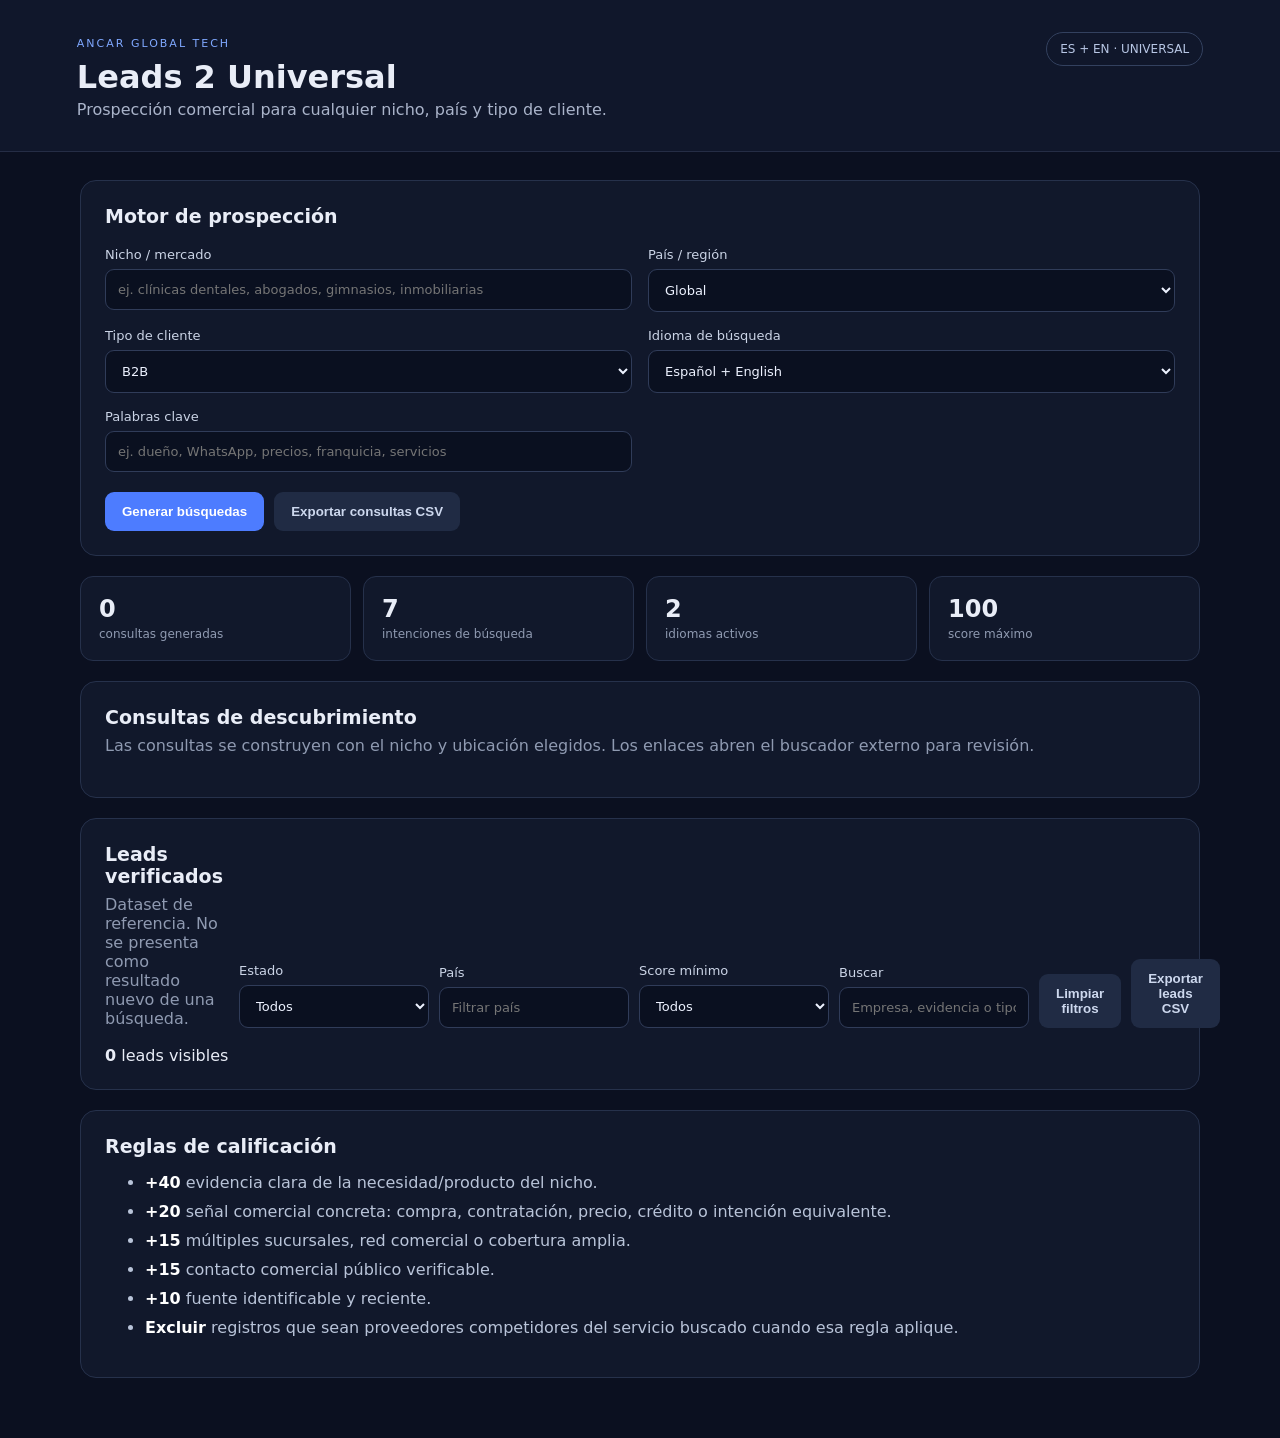
==== commit 57d8c609: "feat: make Leads 2 discovery universal" ====
--- a/index.html
+++ b/index.html
@@ -1,17 +1,18 @@
 <!doctype html>
 <html lang="es">
-<head><meta charset="utf-8"><meta name="viewport" content="width=device-width,initial-scale=1"><title>AnCar Global Leads Finder</title><link rel="stylesheet" href="styles.css"></head>
+<head><meta charset="utf-8"><meta name="viewport" content="width=device-width,initial-scale=1"><title>AnCar Sales Automation — Leads 2</title><link rel="stylesheet" href="styles.css"></head>
 <body>
-<header class="topbar"><div><span class="eyebrow">ANCAR GLOBAL TECH</span><h1>Global Leads Finder</h1><p>Prospección mundial de negocios que venden o financian celulares.</p></div><div class="badge">ES + EN · GLOBAL</div></header>
+<header class="topbar"><div><span class="eyebrow">ANCAR GLOBAL TECH</span><h1>Leads 2 Universal</h1><p>Prospección comercial para cualquier nicho, país y tipo de cliente.</p></div><div class="badge">ES + EN · UNIVERSAL</div></header>
 <main class="container">
 <section class="panel"><h2>Motor de prospección</h2><div class="grid">
+<label>Nicho / mercado<input id="niche" placeholder="ej. clínicas dentales, abogados, gimnasios, inmobiliarias"></label>
 <label>País / región<select id="country"><option value="global">Global</option><option value="latin_america">Latinoamérica</option><option value="north_america">Norteamérica</option><option value="europe">Europa</option><option value="africa">África</option><option value="asia">Asia</option><option value="middle_east">Medio Oriente</option><option value="oceania">Oceanía</option></select></label>
-<label>Tipo de negocio<select id="segment"><option value="all">Todos</option><option value="tienda_celulares_financia">Tienda de celulares que financia</option><option value="financiera_celulares">Financiera de celulares</option><option value="electrodomesticos_financia_celulares">Electrónica/electrodomésticos que financia celulares</option><option value="bnpl_smartphones">BNPL / crédito para smartphones</option><option value="telecom_financia_celulares">Telecom que financia celulares</option></select></label>
+<label>Tipo de cliente<select id="segment"><option value="b2b">B2B</option><option value="b2c">B2C</option><option value="both">B2B + B2C</option></select></label>
 <label>Idioma de búsqueda<select id="language"><option value="both">Español + English</option><option value="es">Español</option><option value="en">English</option></select></label>
-<label>Buscar adicionalmente<input id="extra" placeholder="ej. Samsung, cuotas, BNPL, retailer"></label>
+<label>Palabras clave<input id="extra" placeholder="ej. dueño, WhatsApp, precios, franquicia, servicios"></label>
 </div><div class="actions"><button id="build">Generar búsquedas</button><button id="export" class="secondary">Exportar consultas CSV</button></div></section>
-<section class="stats"><div><strong id="queryCount">0</strong><span>consultas generadas</span></div><div><strong>5</strong><span>segmentos objetivo</span></div><div><strong>2</strong><span>idiomas activos</span></div><div><strong>100</strong><span>score máximo</span></div></section>
-<section class="panel"><div class="section-head"><div><h2>Consultas de descubrimiento</h2><p>Busca evidencia de financiamiento; “bloqueo” no es criterio de descubrimiento.</p></div></div><div id="queries" class="query-list"></div></section>
-<section class="panel"><div class="section-head"><div><h2>Leads encontrados</h2><p>Leads encontrados durante la investigación. El score se recalcula con las reglas actuales.</p></div><div class="lead-controls"><label for="leadFilter">Estado<select id="leadFilter"><option value="all">Todos</option><option value="verified">Verificados</option><option value="new">Nuevos</option></select></label><label for="leadCountry">País<input id="leadCountry" placeholder="Filtrar país"></label><label for="leadScore">Score mínimo<select id="leadScore"><option value="0">Todos</option><option value="70">70+</option><option value="80">80+</option><option value="90">90+</option></select></label><label for="leadSearch">Buscar<input id="leadSearch" placeholder="Empresa, evidencia o tipo"></label><button id="clearLeadFilters" type="button" class="secondary">Limpiar filtros</button><button id="exportLeads" class="secondary">Exportar leads CSV</button></div></div><div class="lead-summary"><strong id="leadCount">0</strong> leads visibles</div><div id="seedLeads" class="lead-list"></div></section>
-<section class="panel rules"><h2>Reglas de calificación</h2><ul><li><b>+40</b> evidencia explícita de celulares financiados.</li><li><b>+20</b> cuotas, planes de pago, installments, BNPL u otros términos de pago concretos.</li><li><b>+15</b> múltiples sucursales o red de dealers.</li><li><b>+15</b> contacto comercial público verificable.</li><li><b>+10</b> evidencia reciente y fuente identificable.</li><li><b>Excluir</b> proveedores cuyo negocio principal sea vender bloqueo/MDM.</li></ul></section>
+<section class="stats"><div><strong id="queryCount">0</strong><span>consultas generadas</span></div><div><strong>7</strong><span>intenciones de búsqueda</span></div><div><strong>2</strong><span>idiomas activos</span></div><div><strong>100</strong><span>score máximo</span></div></section>
+<section class="panel"><div class="section-head"><div><h2>Consultas de descubrimiento</h2><p>Las consultas se construyen con el nicho y ubicación elegidos. Los enlaces abren el buscador externo para revisión.</p></div></div><div id="queries" class="query-list"></div></section>
+<section class="panel"><div class="section-head"><div><h2>Leads verificados</h2><p>Dataset de referencia. No se presenta como resultado nuevo de una búsqueda.</p></div><div class="lead-controls"><label for="leadFilter">Estado<select id="leadFilter"><option value="all">Todos</option><option value="verified">Verificados</option><option value="new">Nuevos</option></select></label><label for="leadCountry">País<input id="leadCountry" placeholder="Filtrar país"></label><label for="leadScore">Score mínimo<select id="leadScore"><option value="0">Todos</option><option value="70">70+</option><option value="80">80+</option><option value="90">90+</option></select></label><label for="leadSearch">Buscar<input id="leadSearch" placeholder="Empresa, evidencia o tipo"></label><button id="clearLeadFilters" type="button" class="secondary">Limpiar filtros</button><button id="exportLeads" class="secondary">Exportar leads CSV</button></div></div><div class="lead-summary"><strong id="leadCount">0</strong> leads visibles</div><div id="seedLeads" class="lead-list"></div></section>
+<section class="panel rules"><h2>Reglas de calificación</h2><ul><li><b>+40</b> evidencia clara de la necesidad/producto del nicho.</li><li><b>+20</b> señal comercial concreta: compra, contratación, precio, crédito o intención equivalente.</li><li><b>+15</b> múltiples sucursales, red comercial o cobertura amplia.</li><li><b>+15</b> contacto comercial público verificable.</li><li><b>+10</b> fuente identificable y reciente.</li><li><b>Excluir</b> registros que sean proveedores competidores del servicio buscado cuando esa regla aplique.</li></ul></section>
 </main><script src="app.js"></script></body></html>
--- a/styles.css
+++ b/styles.css
@@ -1 +1 @@
-*{box-sizing:border-box}body{margin:0;font-family:Inter,system-ui,-apple-system,BlinkMacSystemFont,"Segoe UI",sans-serif;background:#0b1020;color:#e9edf7}.topbar{padding:32px 6vw;border-bottom:1px solid #252d45;display:flex;justify-content:space-between;gap:24px;align-items:flex-start;background:#10172b}.eyebrow{font-size:11px;letter-spacing:2px;color:#7fa8ff}.topbar h1{margin:7px 0 4px;font-size:32px}.topbar p{margin:0;color:#aab4ca}.badge{border:1px solid #33415f;border-radius:999px;padding:9px 13px;font-size:12px;color:#b8c7e5}.container{width:min(1120px,92vw);margin:28px auto 60px}.panel{background:#11182b;border:1px solid #26314b;border-radius:16px;padding:24px;margin-bottom:20px}.panel h2{margin:0 0 8px;font-size:19px}.panel p{color:#8f9ab1;margin:0}.grid{display:grid;grid-template-columns:repeat(2,1fr);gap:16px;margin-top:20px}label{display:flex;flex-direction:column;gap:7px;color:#cbd4e6;font-size:13px}select,input{width:100%;background:#0a1020;color:#edf2ff;border:1px solid #303c59;border-radius:9px;padding:12px;font:inherit;outline:none}select:focus,input:focus{border-color:#628fff}.actions{display:flex;gap:10px;margin-top:20px}button{border:0;border-radius:9px;padding:12px 17px;background:#4d7cff;color:white;font-weight:700;cursor:pointer}button.secondary{background:#202b44;color:#cdd8ee}.stats{display:grid;grid-template-columns:repeat(4,1fr);gap:12px;margin-bottom:20px}.stats div{background:#11182b;border:1px solid #26314b;border-radius:13px;padding:18px}.stats strong{display:block;font-size:24px}.stats span{color:#8f9ab1;font-size:12px}.section-head{display:flex;justify-content:space-between;gap:16px;margin-bottom:18px}.lead-controls{display:flex;align-items:flex-end;gap:10px}.lead-controls label{min-width:190px}.query-list{display:grid;gap:10px}.query{padding:14px;border:1px solid #293653;border-radius:10px;background:#0c1324}.query small{display:block;color:#6f83a8;margin-bottom:6px}.query code{white-space:normal;color:#dce5f8;font-family:ui-monospace,SFMono-Regular,Menlo,monospace}.score-breakdown{display:flex;flex-wrap:wrap;gap:6px;margin:10px 0}.score-chip{display:inline-flex;padding:4px 7px;border-radius:999px;background:#18243d;border:1px solid #2f4167;color:#cfe0ff;font-size:11px}.score-chip.muted{color:#8f9ab1}.rules li{margin:10px 0;color:#b9c4d9}.rules b{color:#fff}@media(max-width:720px){.topbar{display:block}.badge{display:inline-block;margin-top:16px}.grid,.stats{grid-template-columns:1fr}.actions,.section-head,.lead-controls{flex-direction:column;align-items:stretch}.lead-controls label{min-width:0}}+*{box-sizing:border-box}body{margin:0;font-family:Inter,system-ui,-apple-system,BlinkMacSystemFont,"Segoe UI",sans-serif;background:#0b1020;color:#e9edf7}.topbar{padding:32px 6vw;border-bottom:1px solid #252d45;display:flex;justify-content:space-between;gap:24px;align-items:flex-start;background:#10172b}.eyebrow{font-size:11px;letter-spacing:2px;color:#7fa8ff}.topbar h1{margin:7px 0 4px;font-size:32px}.topbar p{margin:0;color:#aab4ca}.badge{border:1px solid #33415f;border-radius:999px;padding:9px 13px;font-size:12px;color:#b8c7e5}.container{width:min(1120px,92vw);margin:28px auto 60px}.panel{background:#11182b;border:1px solid #26314b;border-radius:16px;padding:24px;margin-bottom:20px}.panel h2{margin:0 0 8px;font-size:19px}.panel p{color:#8f9ab1;margin:0}.grid{display:grid;grid-template-columns:repeat(2,1fr);gap:16px;margin-top:20px}label{display:flex;flex-direction:column;gap:7px;color:#cbd4e6;font-size:13px}select,input{width:100%;background:#0a1020;color:#edf2ff;border:1px solid #303c59;border-radius:9px;padding:12px;font:inherit;outline:none}select:focus,input:focus{border-color:#628fff}.actions{display:flex;gap:10px;margin-top:20px}button{border:0;border-radius:9px;padding:12px 17px;background:#4d7cff;color:white;font-weight:700;cursor:pointer}button.secondary{background:#202b44;color:#cdd8ee}.stats{display:grid;grid-template-columns:repeat(4,1fr);gap:12px;margin-bottom:20px}.stats div{background:#11182b;border:1px solid #26314b;border-radius:13px;padding:18px}.stats strong{display:block;font-size:24px}.stats span{color:#8f9ab1;font-size:12px}.section-head{display:flex;justify-content:space-between;gap:16px;margin-bottom:18px}.lead-controls{display:flex;align-items:flex-end;gap:10px}.lead-controls label{min-width:190px}.query-list{display:grid;gap:10px}.query{padding:14px;border:1px solid #293653;border-radius:10px;background:#0c1324}.query small{display:block;color:#6f83a8;margin-bottom:6px}.query code{white-space:normal;color:#dce5f8;font-family:ui-monospace,SFMono-Regular,Menlo,monospace}.query-actions{display:flex;gap:8px;margin-top:10px}.query-actions a{display:inline-block;padding:6px 9px;border:1px solid #33415f;border-radius:7px;color:#cfe0ff;text-decoration:none;font-size:12px}.query-actions a:hover{border-color:#628fff}.score-breakdown{display:flex;flex-wrap:wrap;gap:6px;margin:10px 0}.score-chip{display:inline-flex;padding:4px 7px;border-radius:999px;background:#18243d;border:1px solid #2f4167;color:#cfe0ff;font-size:11px}.score-chip.muted{color:#8f9ab1}.rules li{margin:10px 0;color:#b9c4d9}.rules b{color:#fff}@media(max-width:720px){.topbar{display:block}.badge{display:inline-block;margin-top:16px}.grid,.stats{grid-template-columns:1fr}.actions,.section-head,.lead-controls{flex-direction:column;align-items:stretch}.lead-controls label{min-width:0}}
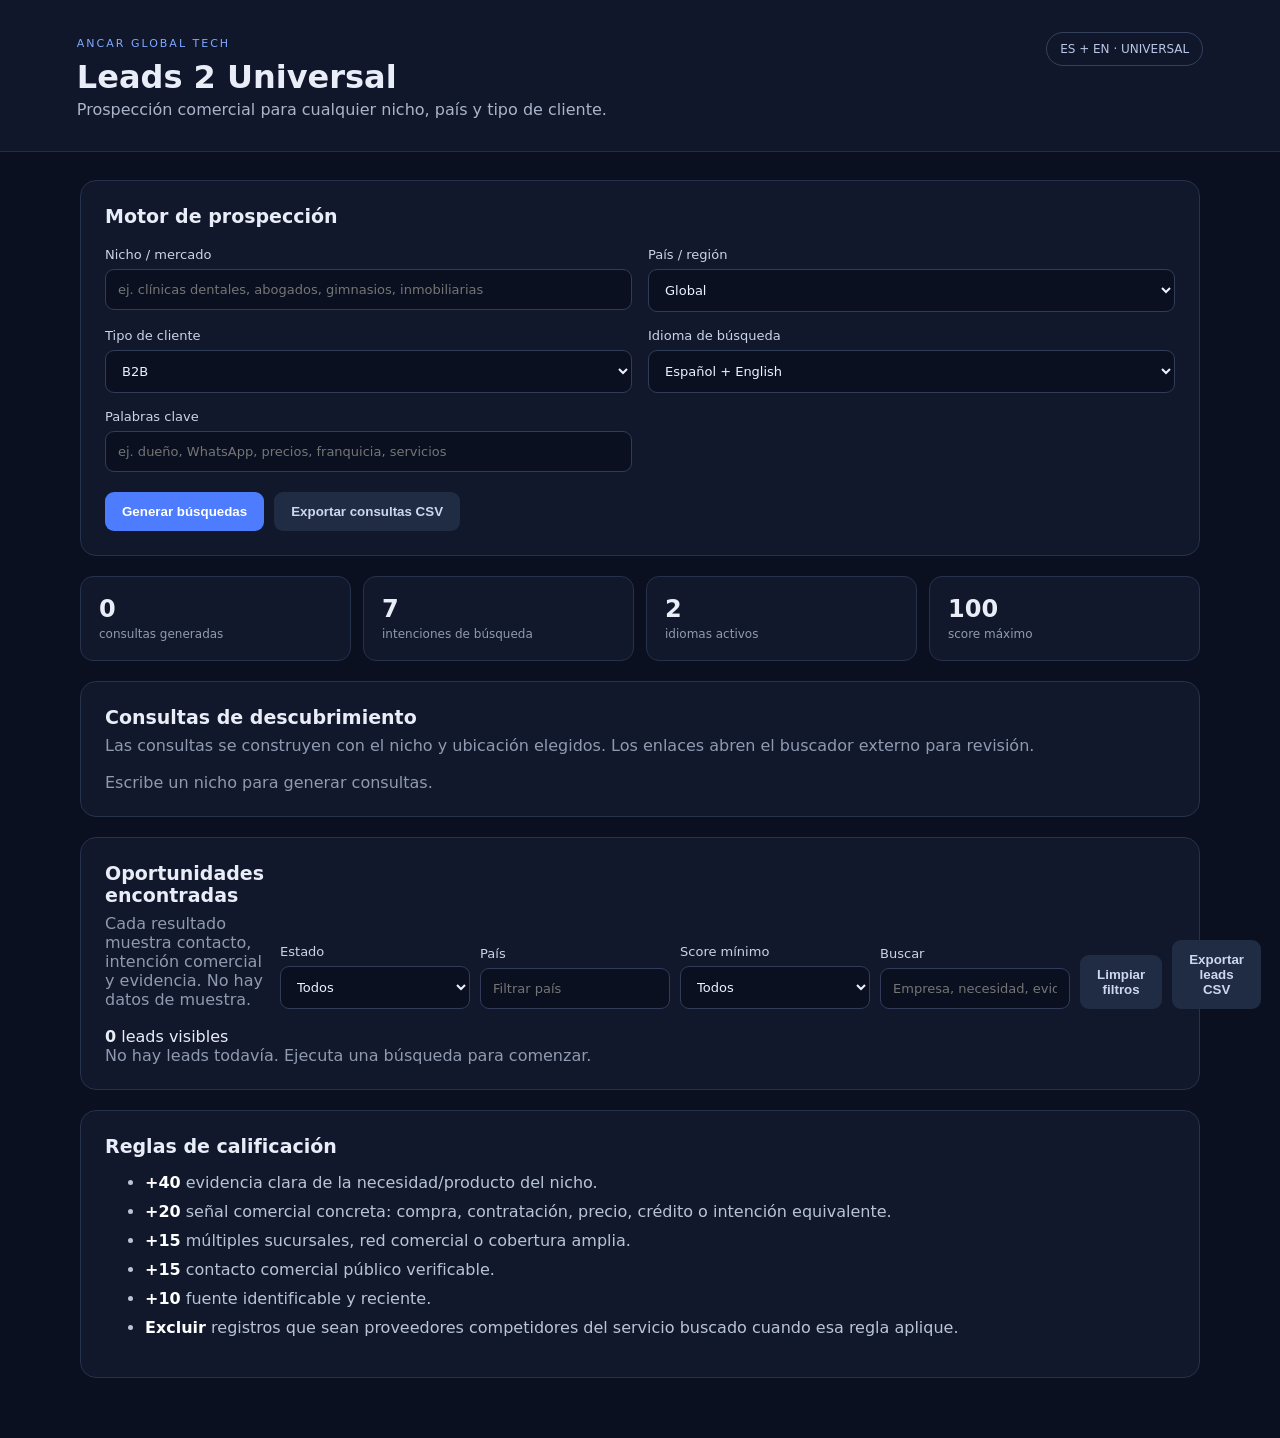
==== commit daf0b118: "Actualizar vista de resultados de Leads 2" ====
--- a/index.html
+++ b/index.html
@@ -13,6 +13,6 @@
 </div><div class="actions"><button id="build">Generar búsquedas</button><button id="export" class="secondary">Exportar consultas CSV</button></div></section>
 <section class="stats"><div><strong id="queryCount">0</strong><span>consultas generadas</span></div><div><strong>7</strong><span>intenciones de búsqueda</span></div><div><strong>2</strong><span>idiomas activos</span></div><div><strong>100</strong><span>score máximo</span></div></section>
 <section class="panel"><div class="section-head"><div><h2>Consultas de descubrimiento</h2><p>Las consultas se construyen con el nicho y ubicación elegidos. Los enlaces abren el buscador externo para revisión.</p></div></div><div id="queries" class="query-list"></div></section>
-<section class="panel"><div class="section-head"><div><h2>Leads verificados</h2><p>Dataset de referencia. No se presenta como resultado nuevo de una búsqueda.</p></div><div class="lead-controls"><label for="leadFilter">Estado<select id="leadFilter"><option value="all">Todos</option><option value="verified">Verificados</option><option value="new">Nuevos</option></select></label><label for="leadCountry">País<input id="leadCountry" placeholder="Filtrar país"></label><label for="leadScore">Score mínimo<select id="leadScore"><option value="0">Todos</option><option value="70">70+</option><option value="80">80+</option><option value="90">90+</option></select></label><label for="leadSearch">Buscar<input id="leadSearch" placeholder="Empresa, evidencia o tipo"></label><button id="clearLeadFilters" type="button" class="secondary">Limpiar filtros</button><button id="exportLeads" class="secondary">Exportar leads CSV</button></div></div><div class="lead-summary"><strong id="leadCount">0</strong> leads visibles</div><div id="seedLeads" class="lead-list"></div></section>
+<section class="panel"><div class="section-head"><div><h2>Oportunidades encontradas</h2><p>Cada resultado muestra contacto, intención comercial y evidencia. No hay datos de muestra.</p></div><div class="lead-controls"><label for="leadFilter">Estado<select id="leadFilter"><option value="all">Todos</option><option value="verified">Verificados</option><option value="new">Nuevos</option></select></label><label for="leadCountry">País<input id="leadCountry" placeholder="Filtrar país"></label><label for="leadScore">Score mínimo<select id="leadScore"><option value="0">Todos</option><option value="70">70+</option><option value="80">80+</option><option value="90">90+</option></select></label><label for="leadSearch">Buscar<input id="leadSearch" placeholder="Empresa, necesidad, evidencia o contacto"></label><button id="clearLeadFilters" type="button" class="secondary">Limpiar filtros</button><button id="exportLeads" class="secondary">Exportar leads CSV</button></div></div><div class="lead-summary"><strong id="leadCount">0</strong> leads visibles</div><div id="seedLeads" class="lead-list"></div></section>
 <section class="panel rules"><h2>Reglas de calificación</h2><ul><li><b>+40</b> evidencia clara de la necesidad/producto del nicho.</li><li><b>+20</b> señal comercial concreta: compra, contratación, precio, crédito o intención equivalente.</li><li><b>+15</b> múltiples sucursales, red comercial o cobertura amplia.</li><li><b>+15</b> contacto comercial público verificable.</li><li><b>+10</b> fuente identificable y reciente.</li><li><b>Excluir</b> registros que sean proveedores competidores del servicio buscado cuando esa regla aplique.</li></ul></section>
 </main><script src="app.js"></script></body></html>
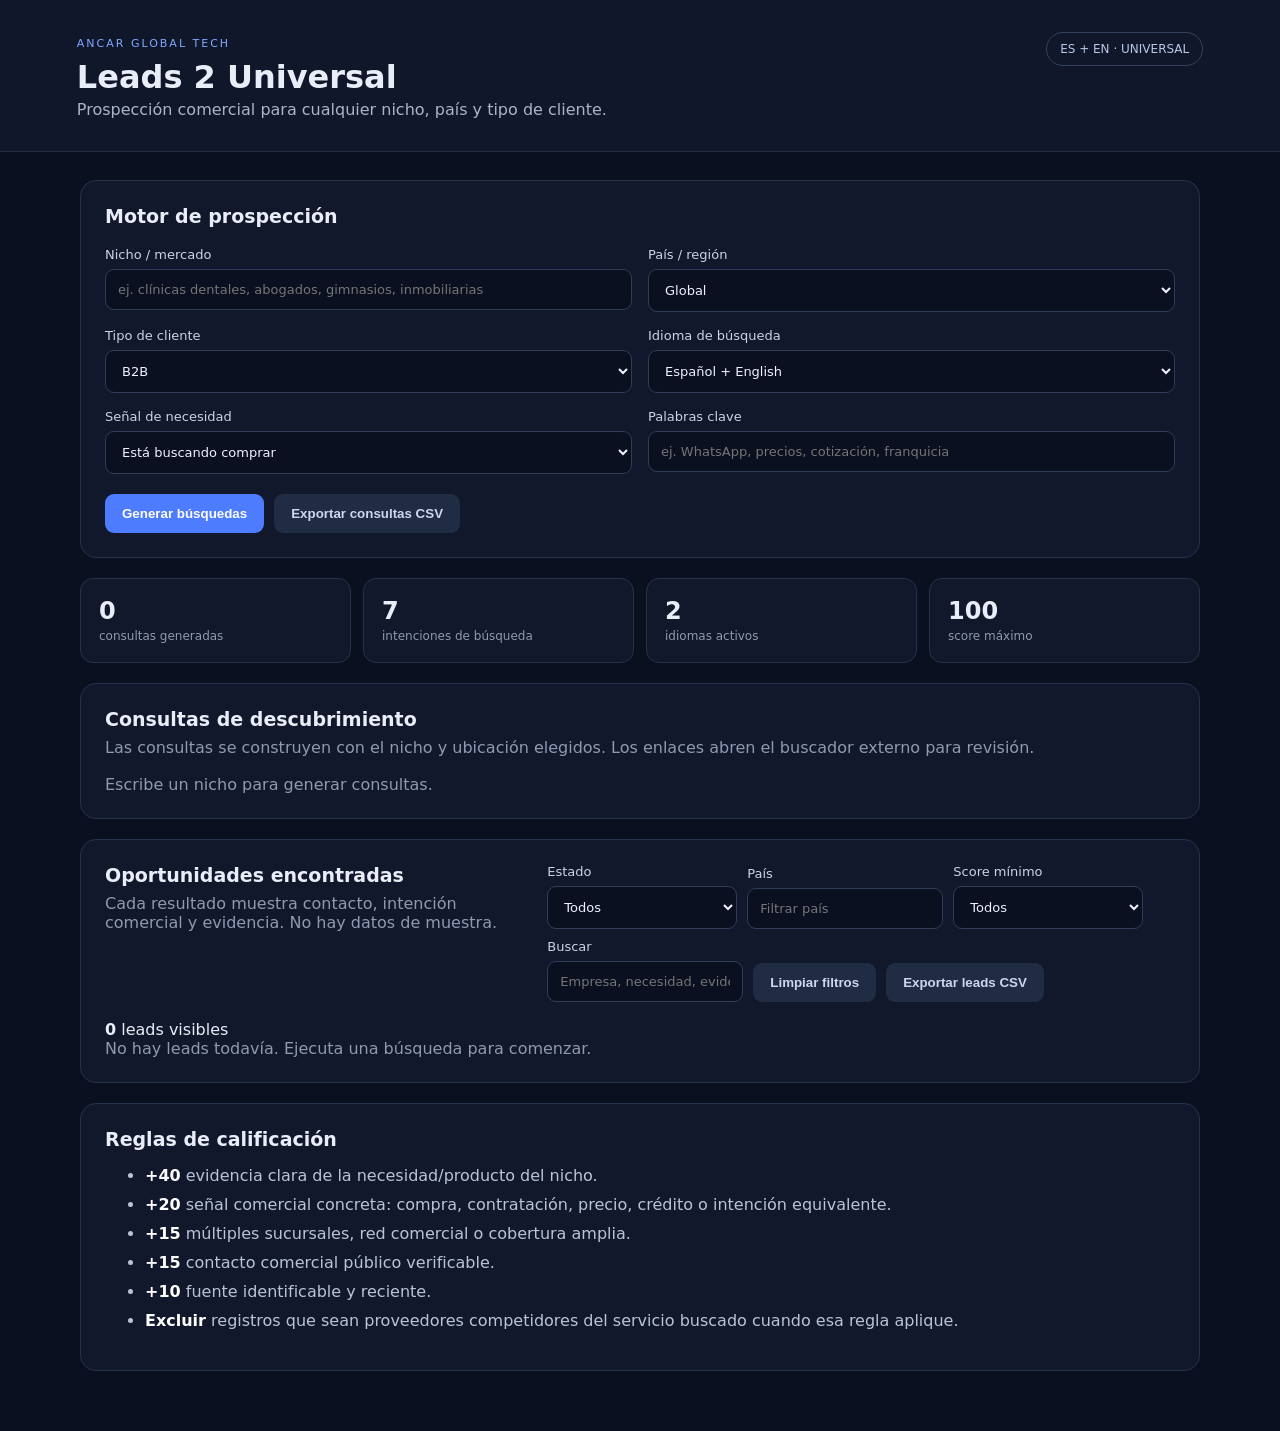
==== commit 486fc42e: "Agregar señales de necesidad e intención comercial" ====
--- a/index.html
+++ b/index.html
@@ -9,7 +9,7 @@
 <label>País / región<select id="country"><option value="global">Global</option><option value="latin_america">Latinoamérica</option><option value="north_america">Norteamérica</option><option value="europe">Europa</option><option value="africa">África</option><option value="asia">Asia</option><option value="middle_east">Medio Oriente</option><option value="oceania">Oceanía</option></select></label>
 <label>Tipo de cliente<select id="segment"><option value="b2b">B2B</option><option value="b2c">B2C</option><option value="both">B2B + B2C</option></select></label>
 <label>Idioma de búsqueda<select id="language"><option value="both">Español + English</option><option value="es">Español</option><option value="en">English</option></select></label>
-<label>Palabras clave<input id="extra" placeholder="ej. dueño, WhatsApp, precios, franquicia, servicios"></label>
+<label>Señal de necesidad<select id="signal"><option value="buy">Está buscando comprar</option><option value="quote">Está buscando precio / cotización</option><option value="finance">Está buscando financiación / crédito</option><option value="service">Está buscando un servicio</option><option value="hire">Está buscando contratar</option><option value="information">Está solicitando información</option><option value="compare">Está comparando proveedores</option><option value="custom">Otra señal</option></select></label><label>Palabras clave<input id="extra" placeholder="ej. WhatsApp, precios, cotización, franquicia"></label>
 </div><div class="actions"><button id="build">Generar búsquedas</button><button id="export" class="secondary">Exportar consultas CSV</button></div></section>
 <section class="stats"><div><strong id="queryCount">0</strong><span>consultas generadas</span></div><div><strong>7</strong><span>intenciones de búsqueda</span></div><div><strong>2</strong><span>idiomas activos</span></div><div><strong>100</strong><span>score máximo</span></div></section>
 <section class="panel"><div class="section-head"><div><h2>Consultas de descubrimiento</h2><p>Las consultas se construyen con el nicho y ubicación elegidos. Los enlaces abren el buscador externo para revisión.</p></div></div><div id="queries" class="query-list"></div></section>
--- a/styles.css
+++ b/styles.css
@@ -1 +1 @@
-*{box-sizing:border-box}body{margin:0;font-family:Inter,system-ui,-apple-system,BlinkMacSystemFont,"Segoe UI",sans-serif;background:#0b1020;color:#e9edf7}.topbar{padding:32px 6vw;border-bottom:1px solid #252d45;display:flex;justify-content:space-between;gap:24px;align-items:flex-start;background:#10172b}.eyebrow{font-size:11px;letter-spacing:2px;color:#7fa8ff}.topbar h1{margin:7px 0 4px;font-size:32px}.topbar p{margin:0;color:#aab4ca}.badge{border:1px solid #33415f;border-radius:999px;padding:9px 13px;font-size:12px;color:#b8c7e5}.container{width:min(1120px,92vw);margin:28px auto 60px}.panel{background:#11182b;border:1px solid #26314b;border-radius:16px;padding:24px;margin-bottom:20px}.panel h2{margin:0 0 8px;font-size:19px}.panel p{color:#8f9ab1;margin:0}.grid{display:grid;grid-template-columns:repeat(2,1fr);gap:16px;margin-top:20px}label{display:flex;flex-direction:column;gap:7px;color:#cbd4e6;font-size:13px}select,input{width:100%;background:#0a1020;color:#edf2ff;border:1px solid #303c59;border-radius:9px;padding:12px;font:inherit;outline:none}select:focus,input:focus{border-color:#628fff}.actions{display:flex;gap:10px;margin-top:20px}button{border:0;border-radius:9px;padding:12px 17px;background:#4d7cff;color:white;font-weight:700;cursor:pointer}button.secondary{background:#202b44;color:#cdd8ee}.stats{display:grid;grid-template-columns:repeat(4,1fr);gap:12px;margin-bottom:20px}.stats div{background:#11182b;border:1px solid #26314b;border-radius:13px;padding:18px}.stats strong{display:block;font-size:24px}.stats span{color:#8f9ab1;font-size:12px}.section-head{display:flex;justify-content:space-between;gap:16px;margin-bottom:18px}.lead-controls{display:flex;align-items:flex-end;gap:10px}.lead-controls label{min-width:190px}.query-list{display:grid;gap:10px}.query{padding:14px;border:1px solid #293653;border-radius:10px;background:#0c1324}.query small{display:block;color:#6f83a8;margin-bottom:6px}.query code{white-space:normal;color:#dce5f8;font-family:ui-monospace,SFMono-Regular,Menlo,monospace}.query-actions{display:flex;gap:8px;margin-top:10px}.query-actions a{display:inline-block;padding:6px 9px;border:1px solid #33415f;border-radius:7px;color:#cfe0ff;text-decoration:none;font-size:12px}.query-actions a:hover{border-color:#628fff}.score-breakdown{display:flex;flex-wrap:wrap;gap:6px;margin:10px 0}.score-chip{display:inline-flex;padding:4px 7px;border-radius:999px;background:#18243d;border:1px solid #2f4167;color:#cfe0ff;font-size:11px}.score-chip.muted{color:#8f9ab1}.rules li{margin:10px 0;color:#b9c4d9}.rules b{color:#fff}@media(max-width:720px){.topbar{display:block}.badge{display:inline-block;margin-top:16px}.grid,.stats{grid-template-columns:1fr}.actions,.section-head,.lead-controls{flex-direction:column;align-items:stretch}.lead-controls label{min-width:0}}+*{box-sizing:border-box}body{margin:0;font-family:Inter,system-ui,-apple-system,BlinkMacSystemFont,"Segoe UI",sans-serif;background:#0b1020;color:#e9edf7}.topbar{padding:32px 6vw;border-bottom:1px solid #252d45;display:flex;justify-content:space-between;gap:24px;align-items:flex-start;background:#10172b}.eyebrow{font-size:11px;letter-spacing:2px;color:#7fa8ff}.topbar h1{margin:7px 0 4px;font-size:32px}.topbar p{margin:0;color:#aab4ca}.badge{border:1px solid #33415f;border-radius:999px;padding:9px 13px;font-size:12px;color:#b8c7e5}.container{width:min(1120px,92vw);margin:28px auto 60px}.panel{background:#11182b;border:1px solid #26314b;border-radius:16px;padding:24px;margin-bottom:20px}.panel h2{margin:0 0 8px;font-size:19px}.panel p{color:#8f9ab1;margin:0}.grid{display:grid;grid-template-columns:repeat(2,1fr);gap:16px;margin-top:20px}label{display:flex;flex-direction:column;gap:7px;color:#cbd4e6;font-size:13px}select,input{width:100%;background:#0a1020;color:#edf2ff;border:1px solid #303c59;border-radius:9px;padding:12px;font:inherit;outline:none}select:focus,input:focus{border-color:#628fff}.actions{display:flex;gap:10px;margin-top:20px}button{border:0;border-radius:9px;padding:12px 17px;background:#4d7cff;color:white;font-weight:700;cursor:pointer}button.secondary{background:#202b44;color:#cdd8ee}.stats{display:grid;grid-template-columns:repeat(4,1fr);gap:12px;margin-bottom:20px}.stats div{background:#11182b;border:1px solid #26314b;border-radius:13px;padding:18px}.stats strong{display:block;font-size:24px}.stats span{color:#8f9ab1;font-size:12px}.section-head{display:flex;justify-content:space-between;gap:16px;margin-bottom:18px}.lead-controls{display:flex;align-items:flex-end;gap:10px;flex-wrap:wrap}.lead-card{border:1px solid #293653;border-radius:14px;background:#0c1324;padding:18px;margin-bottom:12px;box-shadow:0 8px 22px rgba(0,0,0,.16)}.lead-card>div:first-child{display:flex;justify-content:space-between;gap:16px;align-items:center}.lead-card strong{font-size:16px;color:#fff}.lead-card>div:first-child span{color:#8f9ab1;font-size:12px}.lead-card p{color:#c7d1e5;line-height:1.5;margin:12px 0}.lead-meta{display:flex;flex-wrap:wrap;gap:8px;margin:10px 0}.lead-meta>*{padding:5px 8px;border-radius:999px;background:#18243d;border:1px solid #2f4167;color:#cfe0ff;font-size:11px}.lead-links{display:flex;flex-wrap:wrap;gap:12px;margin-top:12px}.lead-links a{color:#9fc0ff;text-decoration:none}.evidence{margin-top:12px;padding:10px 12px;border-left:3px solid #4d7cff;background:#101a30;color:#aebbd2;font-size:12px}.muted{color:#6f7d97;font-size:12px}.lead-controls label{min-width:190px}.query-list{display:grid;gap:10px}.query{padding:14px;border:1px solid #293653;border-radius:10px;background:#0c1324}.query small{display:block;color:#6f83a8;margin-bottom:6px}.query code{white-space:normal;color:#dce5f8;font-family:ui-monospace,SFMono-Regular,Menlo,monospace}.query-actions{display:flex;gap:8px;margin-top:10px}.query-actions a{display:inline-block;padding:6px 9px;border:1px solid #33415f;border-radius:7px;color:#cfe0ff;text-decoration:none;font-size:12px}.query-actions a:hover{border-color:#628fff}.score-breakdown{display:flex;flex-wrap:wrap;gap:6px;margin:10px 0}.score-chip{display:inline-flex;padding:4px 7px;border-radius:999px;background:#18243d;border:1px solid #2f4167;color:#cfe0ff;font-size:11px}.score-chip.muted{color:#8f9ab1}.rules li{margin:10px 0;color:#b9c4d9}.rules b{color:#fff}@media(max-width:720px){.topbar{display:block}.badge{display:inline-block;margin-top:16px}.grid,.stats{grid-template-columns:1fr}.actions,.section-head,.lead-controls{flex-direction:column;align-items:stretch}.lead-controls label{min-width:0}}
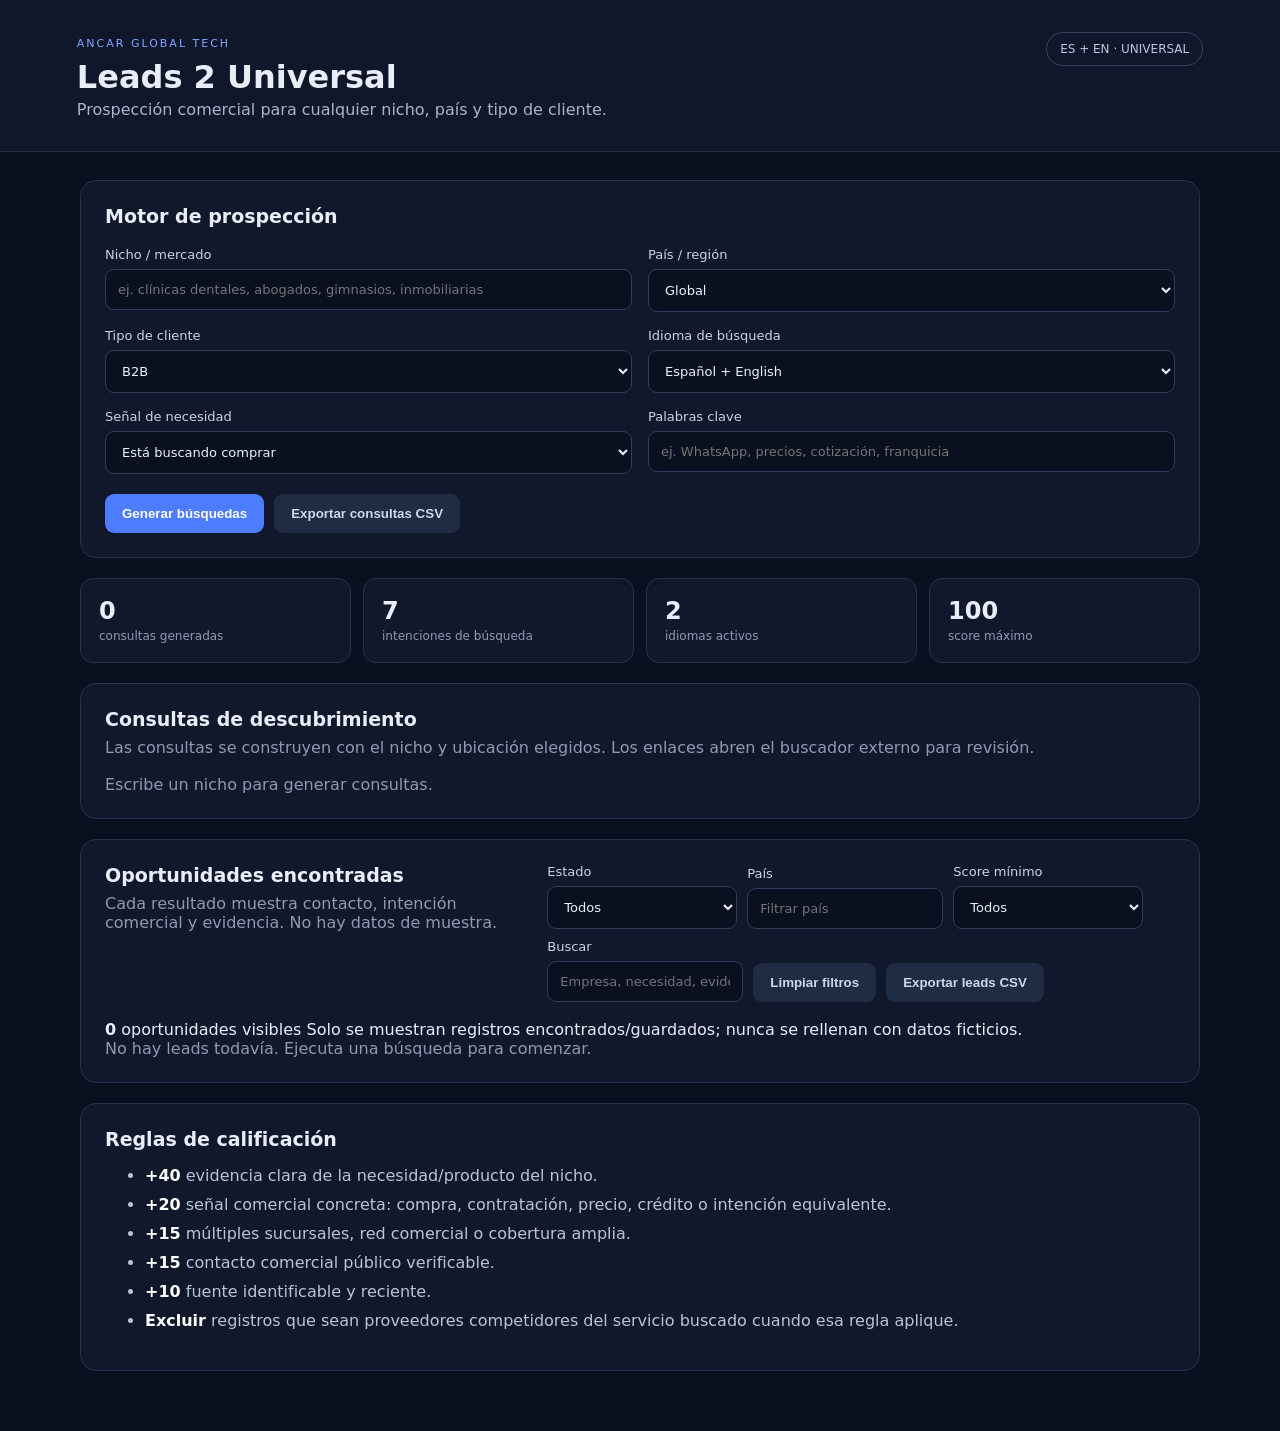
==== commit 892972fe: "Mejorar resumen de oportunidades y señales" ====
--- a/index.html
+++ b/index.html
@@ -13,6 +13,6 @@
 </div><div class="actions"><button id="build">Generar búsquedas</button><button id="export" class="secondary">Exportar consultas CSV</button></div></section>
 <section class="stats"><div><strong id="queryCount">0</strong><span>consultas generadas</span></div><div><strong>7</strong><span>intenciones de búsqueda</span></div><div><strong>2</strong><span>idiomas activos</span></div><div><strong>100</strong><span>score máximo</span></div></section>
 <section class="panel"><div class="section-head"><div><h2>Consultas de descubrimiento</h2><p>Las consultas se construyen con el nicho y ubicación elegidos. Los enlaces abren el buscador externo para revisión.</p></div></div><div id="queries" class="query-list"></div></section>
-<section class="panel"><div class="section-head"><div><h2>Oportunidades encontradas</h2><p>Cada resultado muestra contacto, intención comercial y evidencia. No hay datos de muestra.</p></div><div class="lead-controls"><label for="leadFilter">Estado<select id="leadFilter"><option value="all">Todos</option><option value="verified">Verificados</option><option value="new">Nuevos</option></select></label><label for="leadCountry">País<input id="leadCountry" placeholder="Filtrar país"></label><label for="leadScore">Score mínimo<select id="leadScore"><option value="0">Todos</option><option value="70">70+</option><option value="80">80+</option><option value="90">90+</option></select></label><label for="leadSearch">Buscar<input id="leadSearch" placeholder="Empresa, necesidad, evidencia o contacto"></label><button id="clearLeadFilters" type="button" class="secondary">Limpiar filtros</button><button id="exportLeads" class="secondary">Exportar leads CSV</button></div></div><div class="lead-summary"><strong id="leadCount">0</strong> leads visibles</div><div id="seedLeads" class="lead-list"></div></section>
+<section class="panel"><div class="section-head"><div><h2>Oportunidades encontradas</h2><p>Cada resultado muestra contacto, intención comercial y evidencia. No hay datos de muestra.</p></div><div class="lead-controls"><label for="leadFilter">Estado<select id="leadFilter"><option value="all">Todos</option><option value="verified">Verificados</option><option value="new">Nuevos</option></select></label><label for="leadCountry">País<input id="leadCountry" placeholder="Filtrar país"></label><label for="leadScore">Score mínimo<select id="leadScore"><option value="0">Todos</option><option value="70">70+</option><option value="80">80+</option><option value="90">90+</option></select></label><label for="leadSearch">Buscar<input id="leadSearch" placeholder="Empresa, necesidad, evidencia o contacto"></label><button id="clearLeadFilters" type="button" class="secondary">Limpiar filtros</button><button id="exportLeads" class="secondary">Exportar leads CSV</button></div></div><div class="lead-summary"><strong id="leadCount">0</strong> oportunidades visibles <span class="hint">Solo se muestran registros encontrados/guardados; nunca se rellenan con datos ficticios.</span></div><div id="seedLeads" class="lead-list"></div></section>
 <section class="panel rules"><h2>Reglas de calificación</h2><ul><li><b>+40</b> evidencia clara de la necesidad/producto del nicho.</li><li><b>+20</b> señal comercial concreta: compra, contratación, precio, crédito o intención equivalente.</li><li><b>+15</b> múltiples sucursales, red comercial o cobertura amplia.</li><li><b>+15</b> contacto comercial público verificable.</li><li><b>+10</b> fuente identificable y reciente.</li><li><b>Excluir</b> registros que sean proveedores competidores del servicio buscado cuando esa regla aplique.</li></ul></section>
 </main><script src="app.js"></script></body></html>
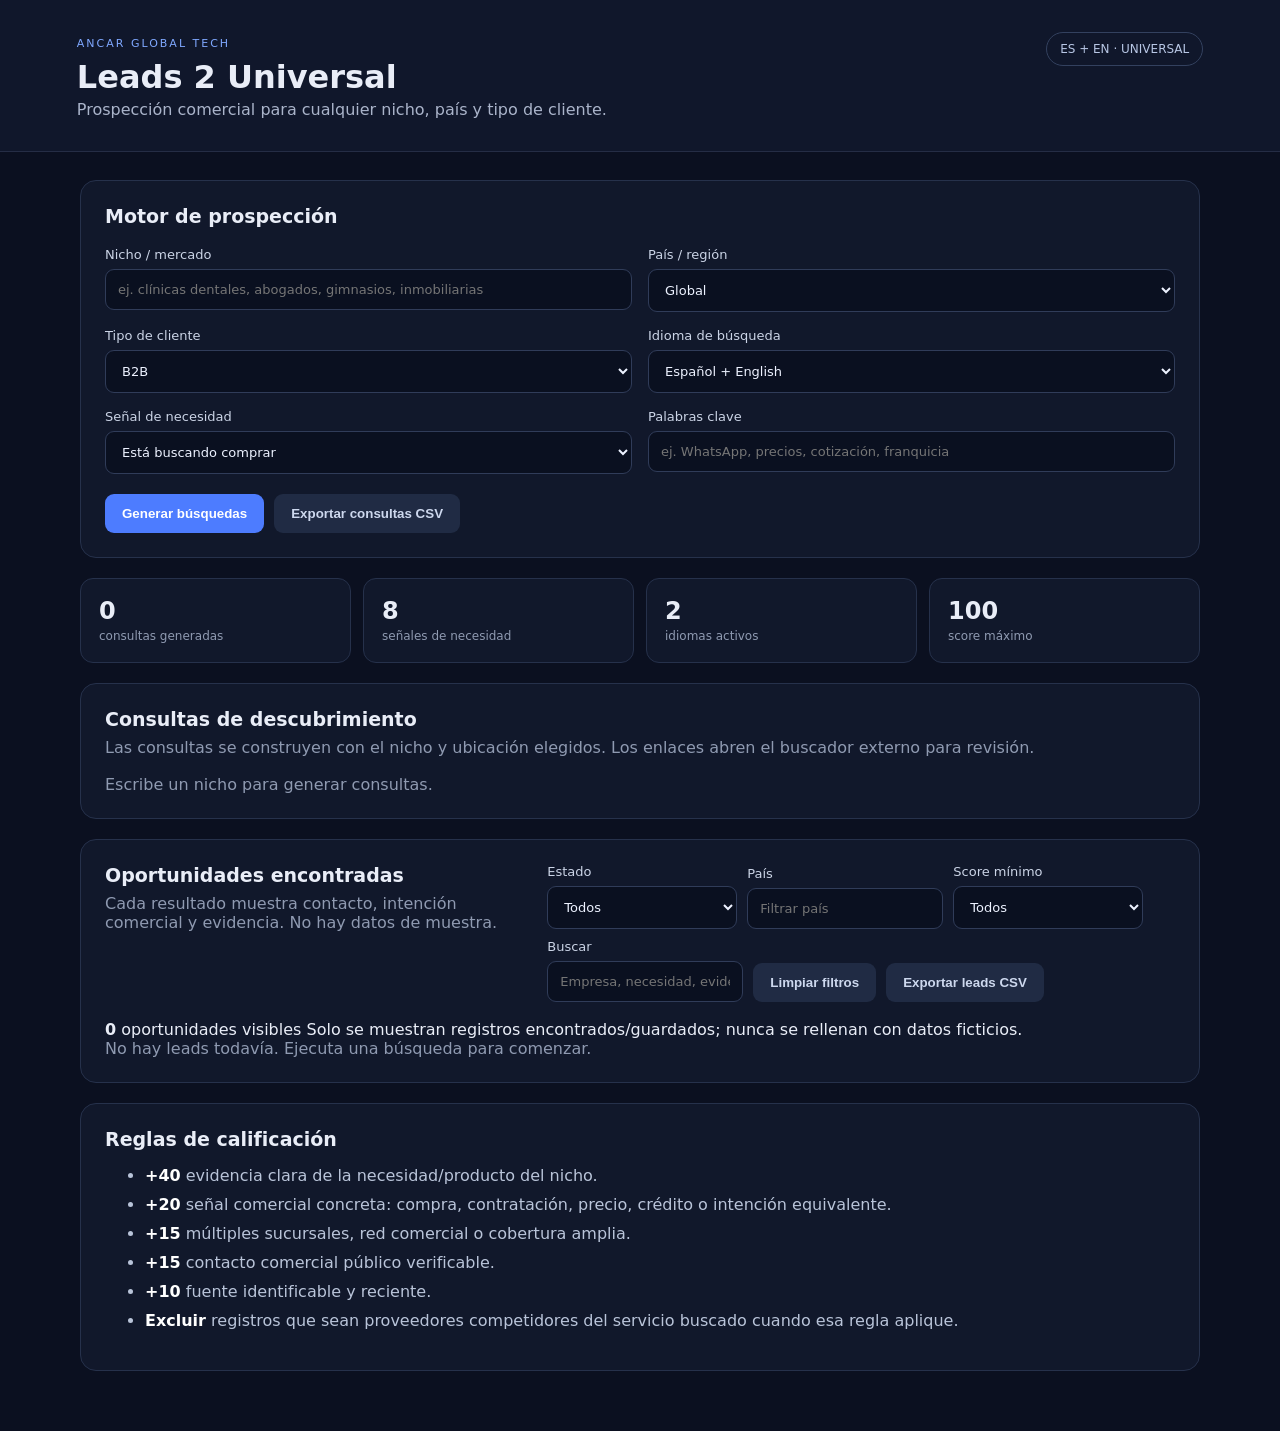
==== commit 6ef57f06: "Corregir contador de señales de necesidad" ====
--- a/index.html
+++ b/index.html
@@ -11,7 +11,7 @@
 <label>Idioma de búsqueda<select id="language"><option value="both">Español + English</option><option value="es">Español</option><option value="en">English</option></select></label>
 <label>Señal de necesidad<select id="signal"><option value="buy">Está buscando comprar</option><option value="quote">Está buscando precio / cotización</option><option value="finance">Está buscando financiación / crédito</option><option value="service">Está buscando un servicio</option><option value="hire">Está buscando contratar</option><option value="information">Está solicitando información</option><option value="compare">Está comparando proveedores</option><option value="custom">Otra señal</option></select></label><label>Palabras clave<input id="extra" placeholder="ej. WhatsApp, precios, cotización, franquicia"></label>
 </div><div class="actions"><button id="build">Generar búsquedas</button><button id="export" class="secondary">Exportar consultas CSV</button></div></section>
-<section class="stats"><div><strong id="queryCount">0</strong><span>consultas generadas</span></div><div><strong>7</strong><span>intenciones de búsqueda</span></div><div><strong>2</strong><span>idiomas activos</span></div><div><strong>100</strong><span>score máximo</span></div></section>
+<section class="stats"><div><strong id="queryCount">0</strong><span>consultas generadas</span></div><div><strong>8</strong><span>señales de necesidad</span></div><div><strong>2</strong><span>idiomas activos</span></div><div><strong>100</strong><span>score máximo</span></div></section>
 <section class="panel"><div class="section-head"><div><h2>Consultas de descubrimiento</h2><p>Las consultas se construyen con el nicho y ubicación elegidos. Los enlaces abren el buscador externo para revisión.</p></div></div><div id="queries" class="query-list"></div></section>
 <section class="panel"><div class="section-head"><div><h2>Oportunidades encontradas</h2><p>Cada resultado muestra contacto, intención comercial y evidencia. No hay datos de muestra.</p></div><div class="lead-controls"><label for="leadFilter">Estado<select id="leadFilter"><option value="all">Todos</option><option value="verified">Verificados</option><option value="new">Nuevos</option></select></label><label for="leadCountry">País<input id="leadCountry" placeholder="Filtrar país"></label><label for="leadScore">Score mínimo<select id="leadScore"><option value="0">Todos</option><option value="70">70+</option><option value="80">80+</option><option value="90">90+</option></select></label><label for="leadSearch">Buscar<input id="leadSearch" placeholder="Empresa, necesidad, evidencia o contacto"></label><button id="clearLeadFilters" type="button" class="secondary">Limpiar filtros</button><button id="exportLeads" class="secondary">Exportar leads CSV</button></div></div><div class="lead-summary"><strong id="leadCount">0</strong> oportunidades visibles <span class="hint">Solo se muestran registros encontrados/guardados; nunca se rellenan con datos ficticios.</span></div><div id="seedLeads" class="lead-list"></div></section>
 <section class="panel rules"><h2>Reglas de calificación</h2><ul><li><b>+40</b> evidencia clara de la necesidad/producto del nicho.</li><li><b>+20</b> señal comercial concreta: compra, contratación, precio, crédito o intención equivalente.</li><li><b>+15</b> múltiples sucursales, red comercial o cobertura amplia.</li><li><b>+15</b> contacto comercial público verificable.</li><li><b>+10</b> fuente identificable y reciente.</li><li><b>Excluir</b> registros que sean proveedores competidores del servicio buscado cuando esa regla aplique.</li></ul></section>
